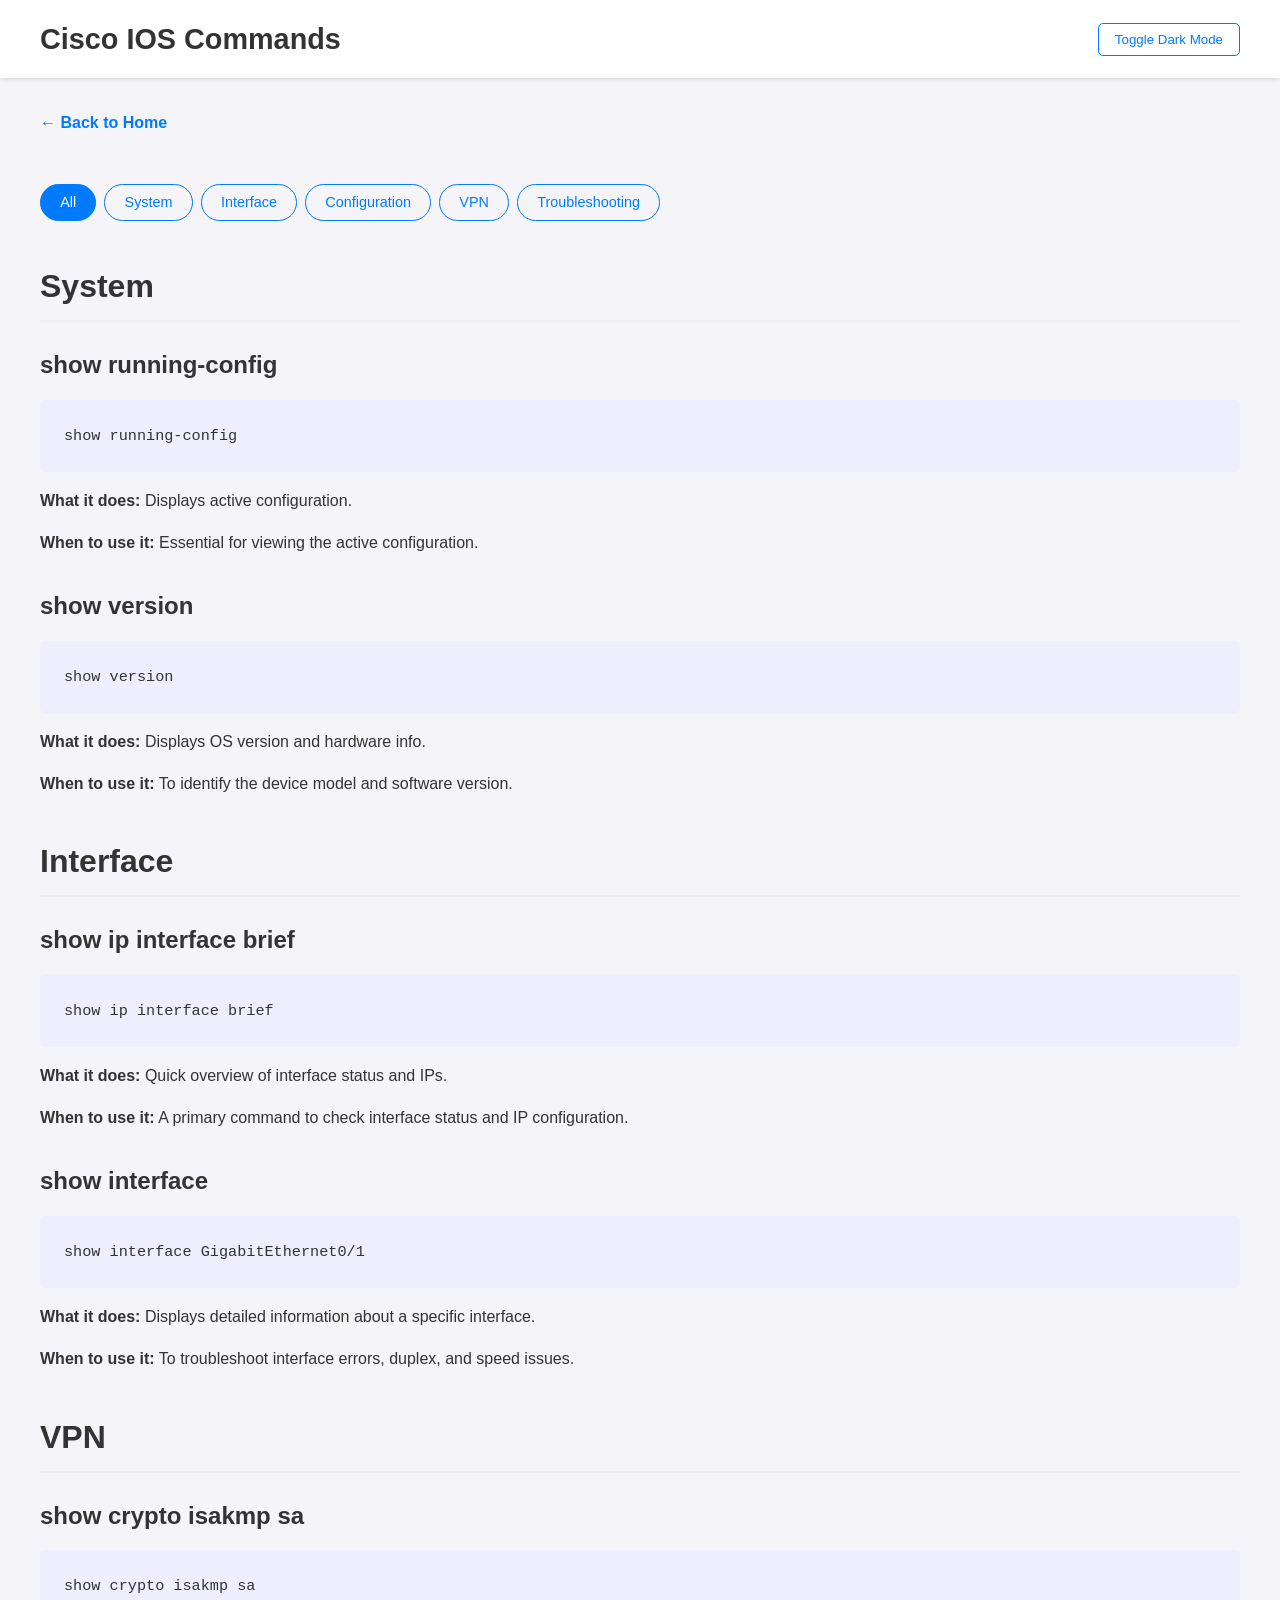
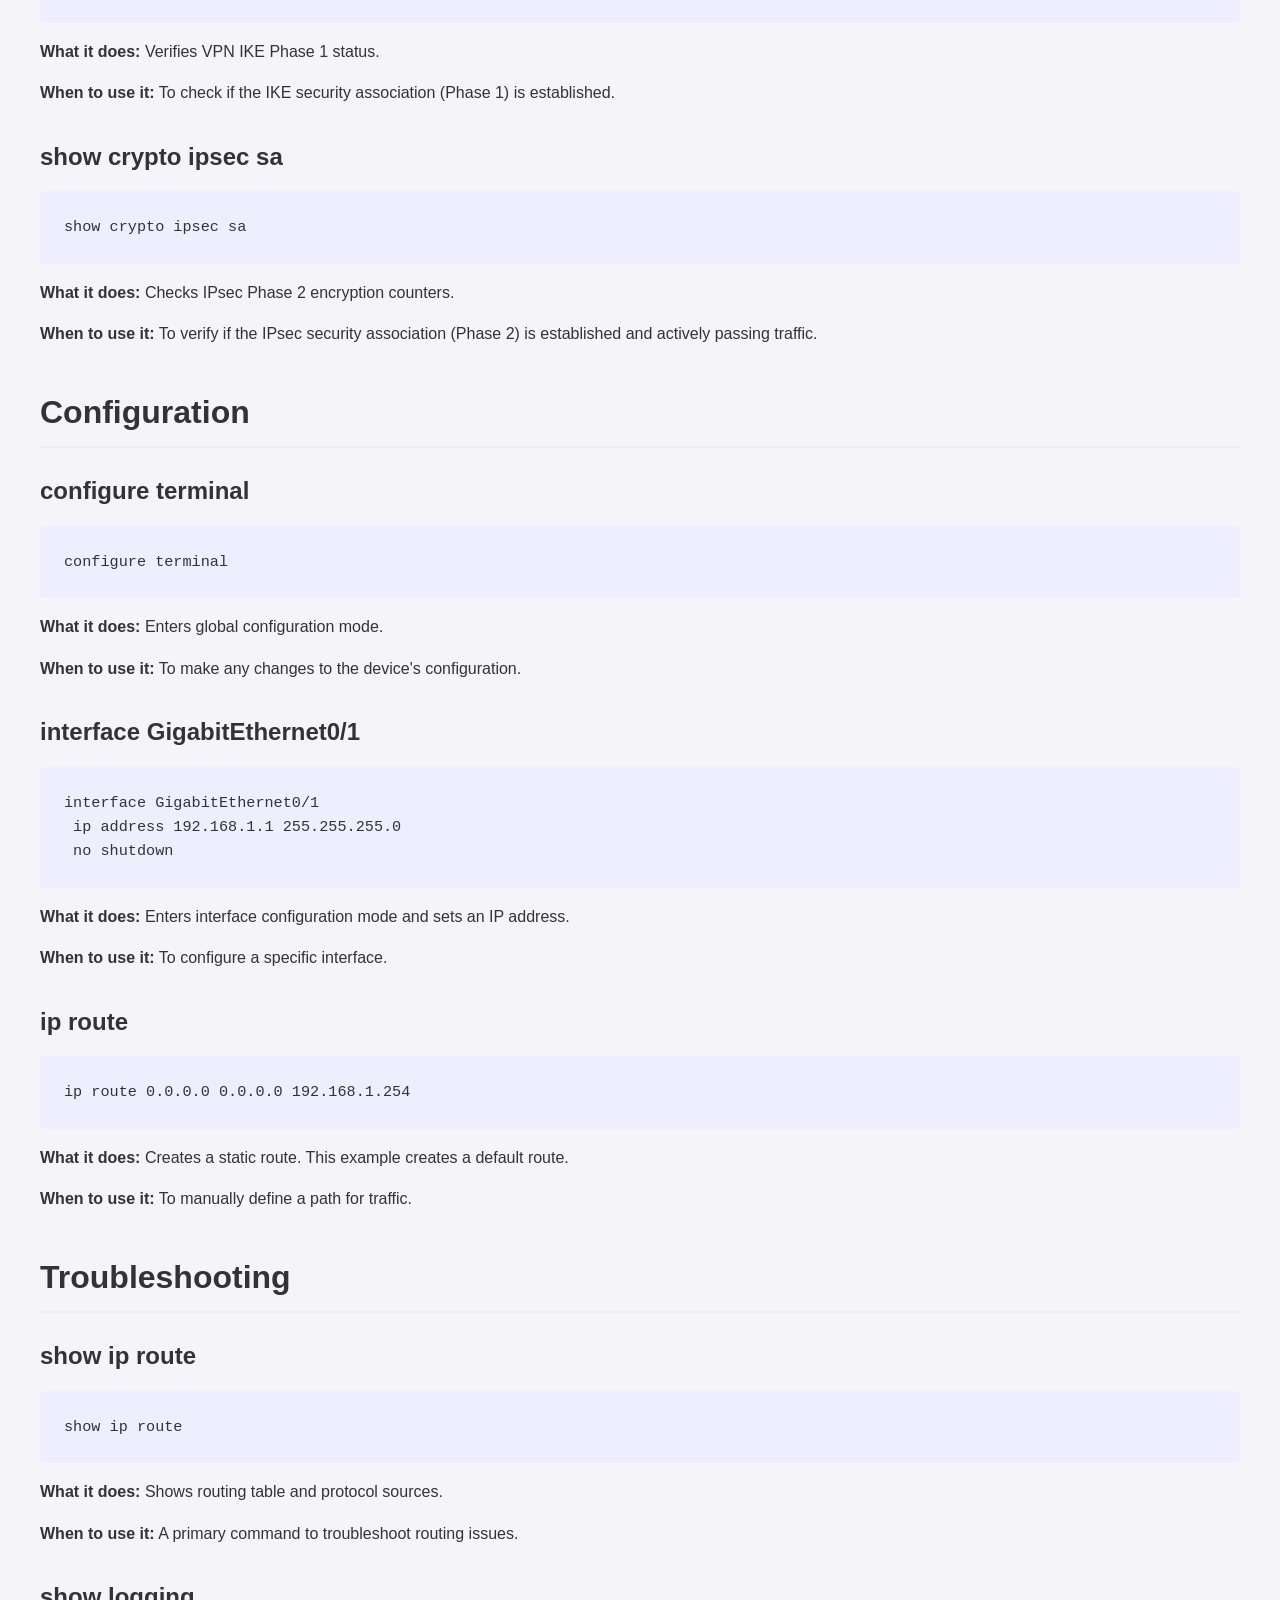
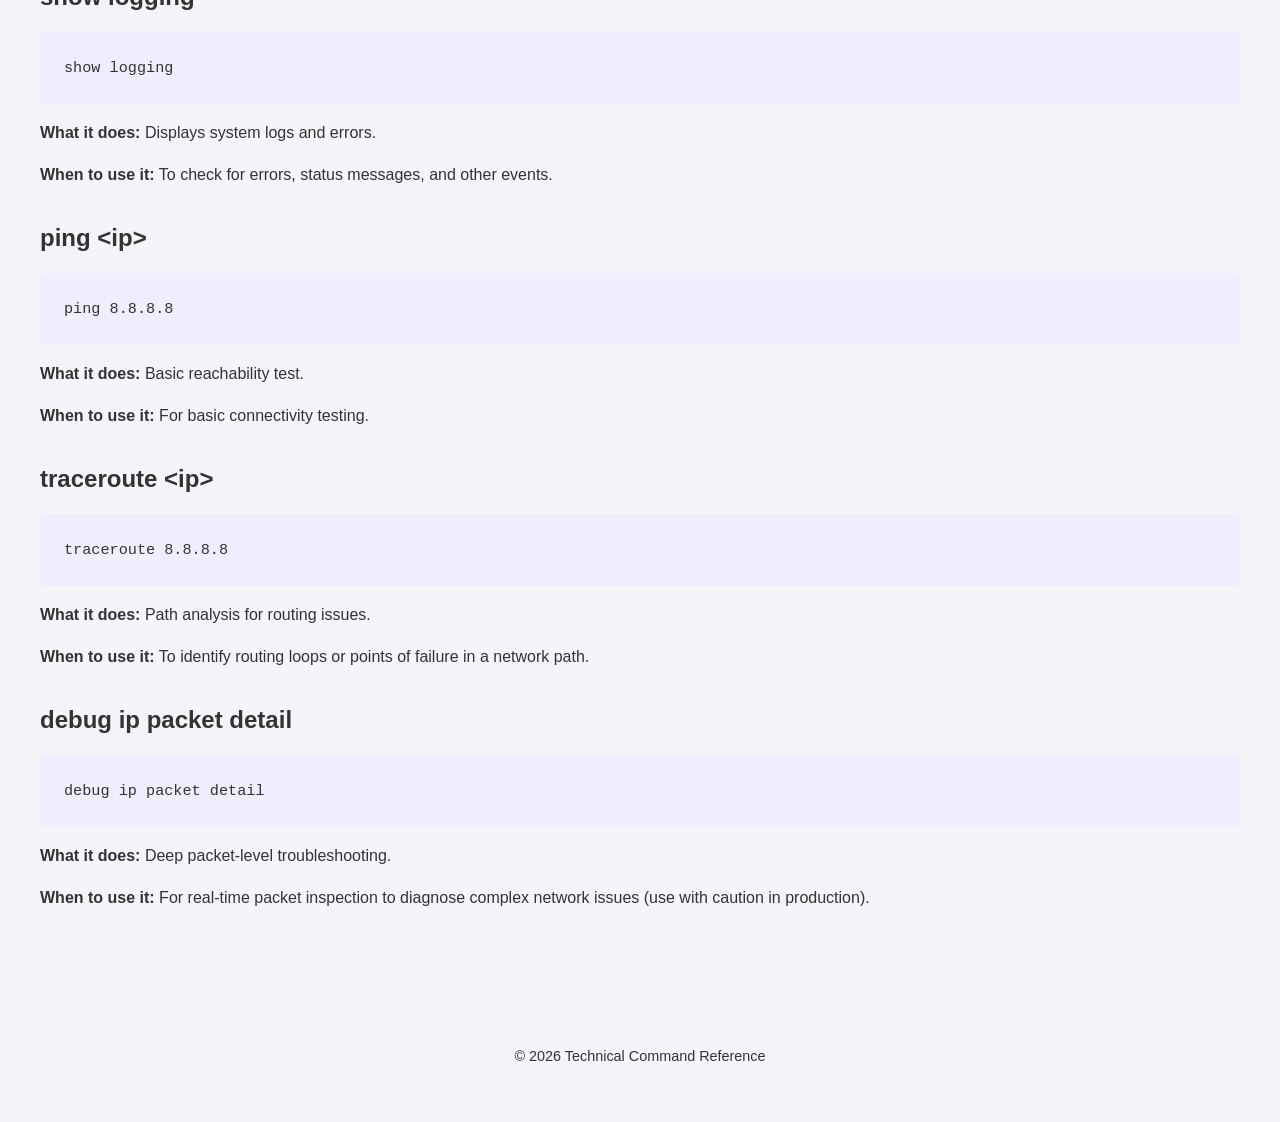
==== pages/cisco.html @ f5066692 "first test" ====
<!DOCTYPE html>
<html lang="en">
<head>
    <meta charset="UTF-8">
    <meta name="viewport" content="width=device-width, initial-scale=1.0">
    <title>Cisco - Technical Command Reference</title>
    <link rel="stylesheet" href="../css/style.css">
</head>
<body>
    <header>
        <div class="container">
            <h1>Cisco IOS Commands</h1>
            <div class="theme-switcher">
                <button id="theme-toggle">Toggle Dark Mode</button>
            </div>
        </div>
    </header>
    <main>
        <div class="container">
            <div class="page-header">
                <a href="../index.html" class="back-link">&larr; Back to Home</a>
            </div>

             <div class="filter-container">
                <button class="filter-btn active" data-category="all">All</button>
                <button class="filter-btn" data-category="system">System</button>
                <button class="filter-btn" data-category="interface">Interface</button>
                <button class="filter-btn" data-category="config">Configuration</button>
                <button class="filter-btn" data-category="vpn">VPN</button>
                <button class="filter-btn" data-category="troubleshooting">Troubleshooting</button>
            </div>

            <section class="command-category" data-category="system">
                <h2>System</h2>
                <div class="command">
                    <h3>show running-config</h3>
                    <div class="command-container">
                        <pre><code>show running-config</code></pre>
                    </div>
                    <p><strong>What it does:</strong> Displays active configuration.</p>
                    <p><strong>When to use it:</strong> Essential for viewing the active configuration.</p>
                </div>
                 <div class="command">
                    <h3>show version</h3>
                    <div class="command-container">
                        <pre><code>show version</code></pre>
                    </div>
                    <p><strong>What it does:</strong> Displays OS version and hardware info.</p>
                    <p><strong>When to use it:</strong> To identify the device model and software version.</p>
                </div>
            </section>

            <section class="command-category" data-category="interface">
                <h2>Interface</h2>
                <div class="command">
                    <h3>show ip interface brief</h3>
                    <div class="command-container">
                        <pre><code>show ip interface brief</code></pre>
                    </div>
                    <p><strong>What it does:</strong> Quick overview of interface status and IPs.</p>
                    <p><strong>When to use it:</strong> A primary command to check interface status and IP configuration.</p>
                </div>
                <div class="command">
                    <h3>show interface</h3>
                    <div class="command-container">
                        <pre><code>show interface GigabitEthernet0/1</code></pre>
                    </div>
                    <p><strong>What it does:</strong> Displays detailed information about a specific interface.</p>
                    <p><strong>When to use it:</strong> To troubleshoot interface errors, duplex, and speed issues.</p>
                </div>
            </section>

            <section class="command-category" data-category="vpn">
                <h2>VPN</h2>
                <div class="command">
                    <h3>show crypto isakmp sa</h3>
                    <div class="command-container">
                        <pre><code>show crypto isakmp sa</code></pre>
                    </div>
                    <p><strong>What it does:</strong> Verifies VPN IKE Phase 1 status.</p>
                    <p><strong>When to use it:</strong> To check if the IKE security association (Phase 1) is established.</p>
                </div>
                 <div class="command">
                    <h3>show crypto ipsec sa</h3>
                    <div class="command-container">
                        <pre><code>show crypto ipsec sa</code></pre>
                    </div>
                    <p><strong>What it does:</strong> Checks IPsec Phase 2 encryption counters.</p>
                    <p><strong>When to use it:</strong> To verify if the IPsec security association (Phase 2) is established and actively passing traffic.</p>
                </div>
            </section>

            <section class="command-category" data-category="config">
                <h2>Configuration</h2>
                <div class="command">
                    <h3>configure terminal</h3>
                    <div class="command-container">
                        <pre><code>configure terminal</code></pre>
                    </div>
                    <p><strong>What it does:</strong> Enters global configuration mode.</p>
                    <p><strong>When to use it:</strong> To make any changes to the device's configuration.</p>
                </div>
                <div class="command">
                    <h3>interface GigabitEthernet0/1</h3>
                    <div class="command-container">
                        <pre><code>interface GigabitEthernet0/1
 ip address 192.168.1.1 255.255.255.0
 no shutdown</code></pre>
                    </div>
                    <p><strong>What it does:</strong> Enters interface configuration mode and sets an IP address.</p>
                    <p><strong>When to use it:</strong> To configure a specific interface.</p>
                </div>
                 <div class="command">
                    <h3>ip route</h3>
                    <div class="command-container">
                        <pre><code>ip route 0.0.0.0 0.0.0.0 192.168.1.254</code></pre>
                    </div>
                    <p><strong>What it does:</strong> Creates a static route. This example creates a default route.</p>
                    <p><strong>When to use it:</strong> To manually define a path for traffic.</p>
                </div>
            </section>

             <section class="command-category" data-category="troubleshooting">
                <h2>Troubleshooting</h2>
                <div class="command">
                    <h3>show ip route</h3>
                    <div class="command-container">
                        <pre><code>show ip route</code></pre>
                    </div>
                    <p><strong>What it does:</strong> Shows routing table and protocol sources.</p>
                    <p><strong>When to use it:</strong> A primary command to troubleshoot routing issues.</p>
                </div>
                 <div class="command">
                    <h3>show logging</h3>
                    <div class="command-container">
                        <pre><code>show logging</code></pre>
                    </div>
                    <p><strong>What it does:</strong> Displays system logs and errors.</p>
                    <p><strong>When to use it:</strong> To check for errors, status messages, and other events.</p>
                </div>
                <div class="command">
                    <h3>ping &lt;ip&gt;</h3>
                    <div class="command-container">
                        <pre><code>ping 8.8.8.8</code></pre>
                    </div>
                    <p><strong>What it does:</strong> Basic reachability test.</p>
                    <p><strong>When to use it:</strong> For basic connectivity testing.</p>
                </div>
                 <div class="command">
                    <h3>traceroute &lt;ip&gt;</h3>
                    <div class="command-container">
                        <pre><code>traceroute 8.8.8.8</code></pre>
                    </div>
                    <p><strong>What it does:</strong> Path analysis for routing issues.</p>
                    <p><strong>When to use it:</strong> To identify routing loops or points of failure in a network path.</p>
                </div>
                 <div class="command">
                    <h3>debug ip packet detail</h3>
                    <div class="command-container">
                        <pre><code>debug ip packet detail</code></pre>
                    </div>
                    <p><strong>What it does:</strong> Deep packet-level troubleshooting.</p>
                    <p><strong>When to use it:</strong> For real-time packet inspection to diagnose complex network issues (use with caution in production).</p>
                </div>
            </section>

        </div>
    </main>
    <footer>
        <div class="container">
            <p>&copy; 2026 Technical Command Reference</p>
        </div>
    </footer>
    <script src="../js/main.js"></script>
</body>
</html>
---- css/style.css ----
:root {
    --background-color-light: #f4f4f9;
    --text-color-light: #333;
    --card-bg-light: #fff;
    --header-bg-light: #fff;
    --accent-color: #007bff;

    --background-color-dark: #121212;
    --text-color-dark: #f4f4f9;
    --card-bg-dark: #1e1e1e;
    --header-bg-dark: #1e1e1e;
}

body {
    font-family: -apple-system, BlinkMacSystemFont, "Segoe UI", Roboto, "Helvetica Neue", Arial, sans-serif;
    margin: 0;
    line-height: 1.6;
    transition: background-color 0.3s, color 0.3s;
}

body.dark-mode {
    background-color: var(--background-color-dark);
    color: var(--text-color-dark);
}

body:not(.dark-mode) {
    background-color: var(--background-color-light);
    color: var(--text-color-light);
}

.container {
    max-width: 1200px;
    margin: 0 auto;
    padding: 0 20px;
}

header {
    padding: 1rem 0;
    box-shadow: 0 2px 4px rgba(0,0,0,0.1);
    position: sticky;
    top: 0;
    z-index: 1000;
}

body.dark-mode header {
    background-color: var(--header-bg-dark);
    box-shadow: 0 2px 4px rgba(0,0,0,0.5);
}

body:not(.dark-mode) header {
    background-color: var(--header-bg-light);
}

header .container {
    display: flex;
    justify-content: space-between;
    align-items: center;
}

h1 {
    font-size: 1.8rem;
    margin: 0;
}

.theme-switcher button {
    padding: 0.5rem 1rem;
    border: 1px solid var(--accent-color);
    background-color: transparent;
    color: var(--accent-color);
    border-radius: 5px;
    cursor: pointer;
    transition: background-color 0.3s, color 0.3s;
}

.theme-switcher button:hover {
    background-color: var(--accent-color);
    color: #fff;
}

main {
    padding: 2rem 0;
}

.grid {
    display: grid;
    grid-template-columns: repeat(auto-fit, minmax(250px, 1fr));
    gap: 1.5rem;
}

.card {
    border-radius: 8px;
    padding: 2rem;
    text-align: center;
    text-decoration: none;
    transition: transform 0.3s ease, box-shadow 0.3s ease;
    box-shadow: 0 4px 6px rgba(0,0,0,0.1);
}

body.dark-mode .card {
    background-color: var(--card-bg-dark);
    color: var(--text-color-dark);
    box-shadow: 0 4px 6px rgba(0,0,0,0.4);
}

body:not(.dark-mode) .card {
    background-color: var(--card-bg-light);
    color: var(--text-color-light);
}

.card h3 {
    margin: 0;
    font-size: 1.4rem;
}

.card:hover {
    transform: translateY(-5px);
    box-shadow: 0 8px 12px rgba(0,0,0,0.15);
}

body:not(.dark-mode) .card:hover {
    box-shadow: 0 8px 12px rgba(0,0,0,0.6);
}

.search-container {
    margin-bottom: 2rem;
}

#search-input {
    width: 100%;
    padding: 0.8rem;
    font-size: 1rem;
    border-radius: 5px;
    border: 1px solid #ccc;
}

body.dark-mode #search-input {
    background-color: #333;
    color: var(--text-color-dark);
    border-color: #555;
}

footer {
    text-align: center;
    padding: 1.5rem 0;
    margin-top: 2rem;
    font-size: 0.9rem;
}

/* Detail Page Styles */
.page-header {
    margin-bottom: 2rem;
}

.back-link {
    display: inline-block;
    margin-bottom: 1rem;
    text-decoration: none;
    font-weight: bold;
}

body.dark-mode .back-link {
    color: var(--accent-color);
}

body:not(.dark-mode) .back-link {
    color: var(--accent-color);
}

.filter-container {
    margin-bottom: 2rem;
    display: flex;
    flex-wrap: wrap;
    gap: 0.5rem;
}

.filter-btn {
    padding: 0.6rem 1.2rem;
    border: 1px solid var(--accent-color);
    background-color: transparent;
    color: var(--accent-color);
    border-radius: 20px;
    cursor: pointer;
    transition: background-color 0.3s, color 0.3s;
    font-size: 0.9rem;
}

.filter-btn:hover {
    background-color: var(--accent-color);
    color: #fff;
}

.filter-btn.active {
    background-color: var(--accent-color);
    color: #fff;
}


.command-category h2 {
    font-size: 2rem;
    border-bottom: 2px solid;
    padding-bottom: 0.5rem;
    margin-top: 2.5rem;
    margin-bottom: 1.5rem;
}

body.dark-mode .command-category h2 {
    border-color: #444;
}

body:not(.dark-mode) .command-category h2 {
    border-color: #eee;
}

.command {
    margin-bottom: 2rem;
}

.command h3 {
    font-size: 1.5rem;
    margin-bottom: 0.5rem;
}

.command-container {
    position: relative;
}

pre {
    padding: 1.5rem;
    border-radius: 5px;
    overflow-x: auto;
    font-size: 0.95rem;
}

body.dark-mode pre {
    background-color: #2a2a2a;
    color: #f8f8f2;
}

body:not(.dark-mode) pre {
    background-color: #eef;
    color: #333;
}

code {
    font-family: "SFMono-Regular", Consolas, "Liberation Mono", Menlo, Courier, monospace;
}

.copy-btn {
    position: absolute;
    top: 10px;
    right: 10px;
    padding: 0.3rem 0.6rem;
    background: #555;
    color: white;
    border: none;
    border-radius: 5px;
    cursor: pointer;
    opacity: 0;
    transition: opacity 0.3s;
}

.command-container:hover .copy-btn {
    opacity: 1;
}

.command p {
    margin-top: 1rem;
}

/* Responsive */
@media (max-width: 768px) {
    h1 {
        font-size: 1.5rem;
    }
    .grid {
        grid-template-columns: 1fr;
    }
}
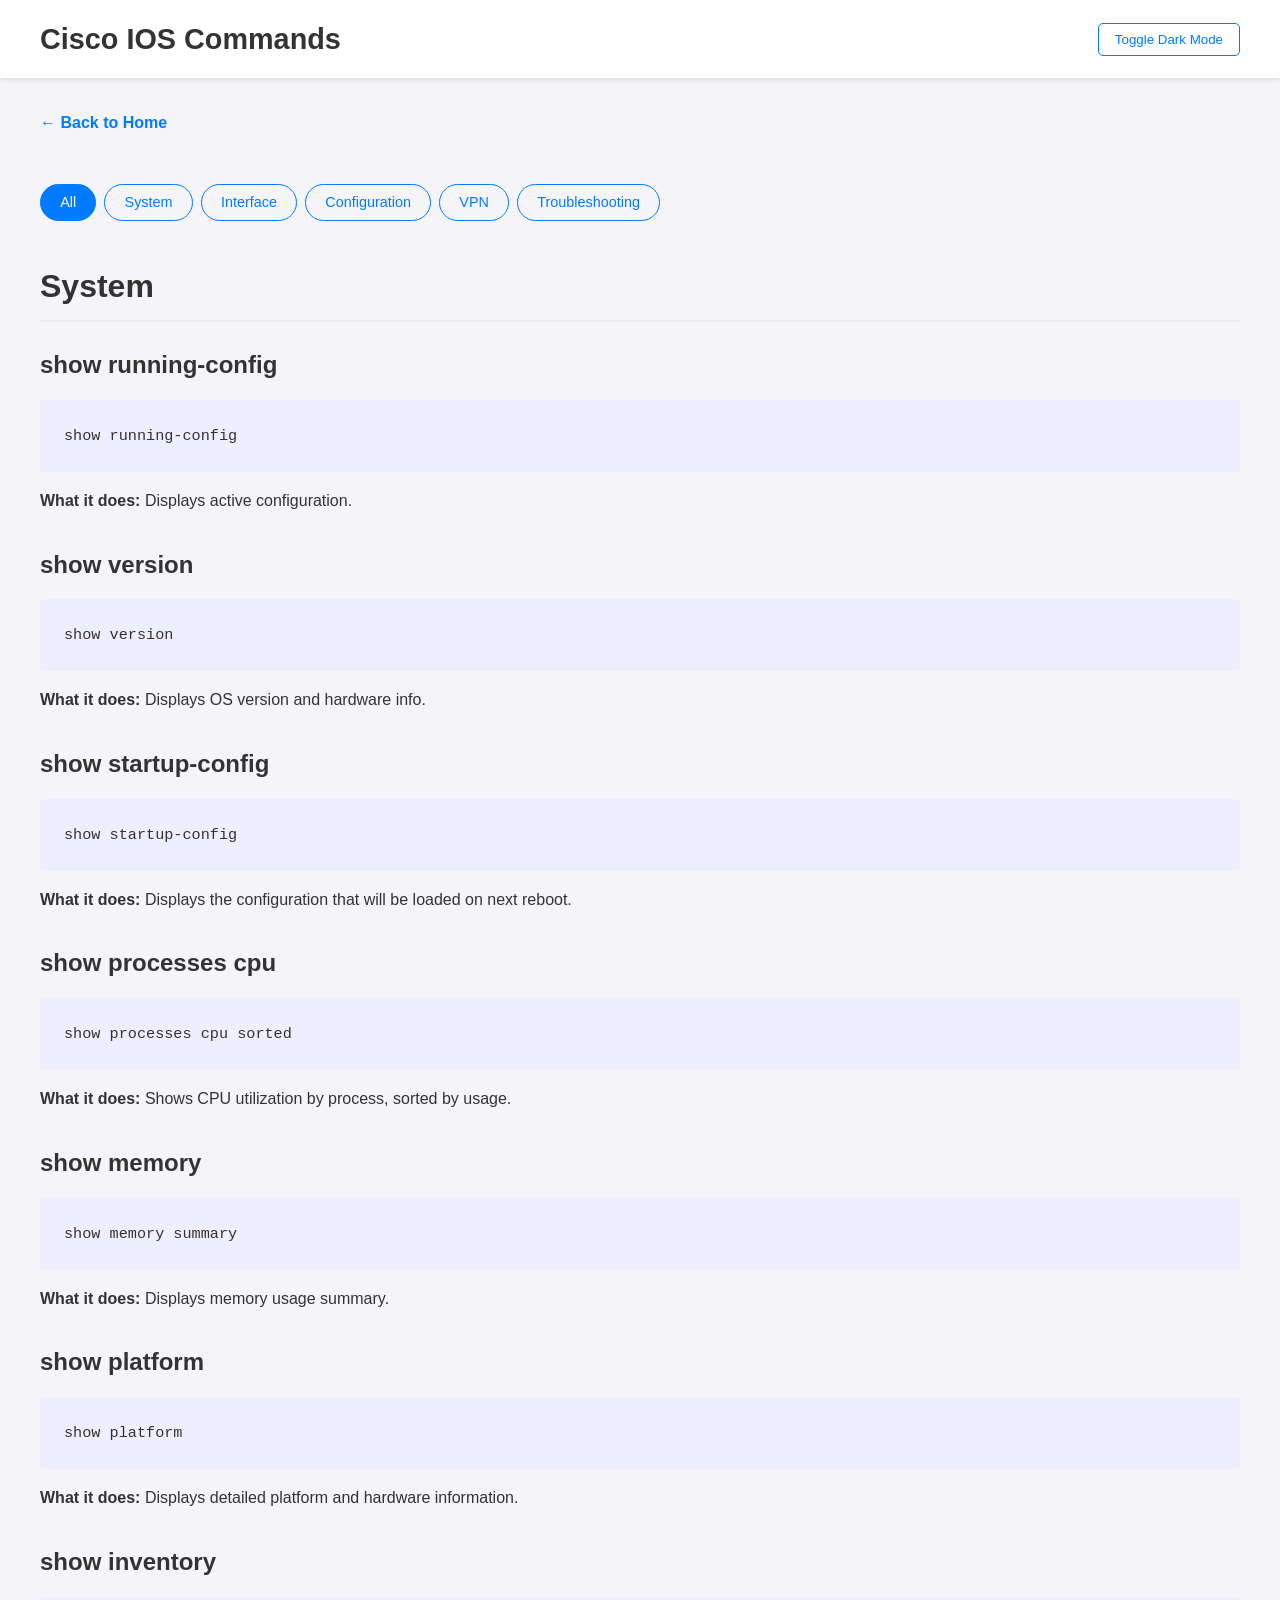
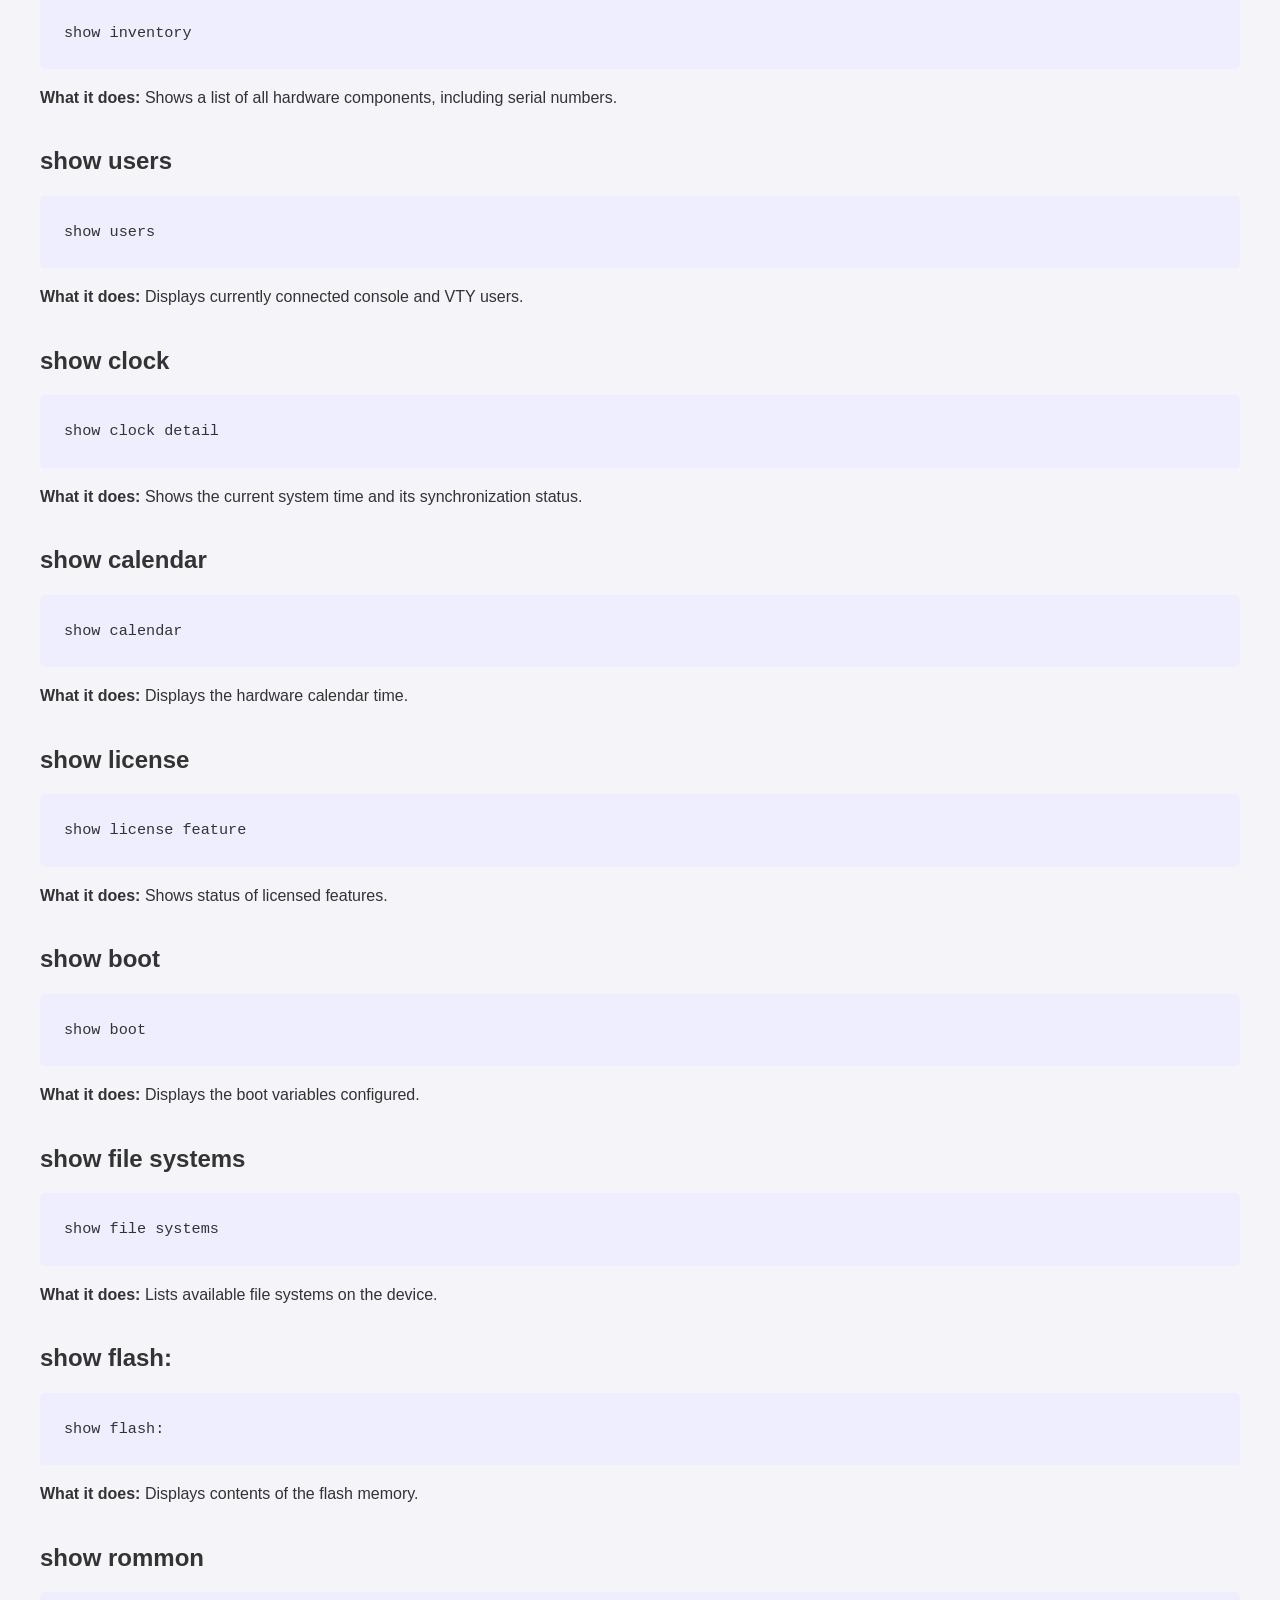
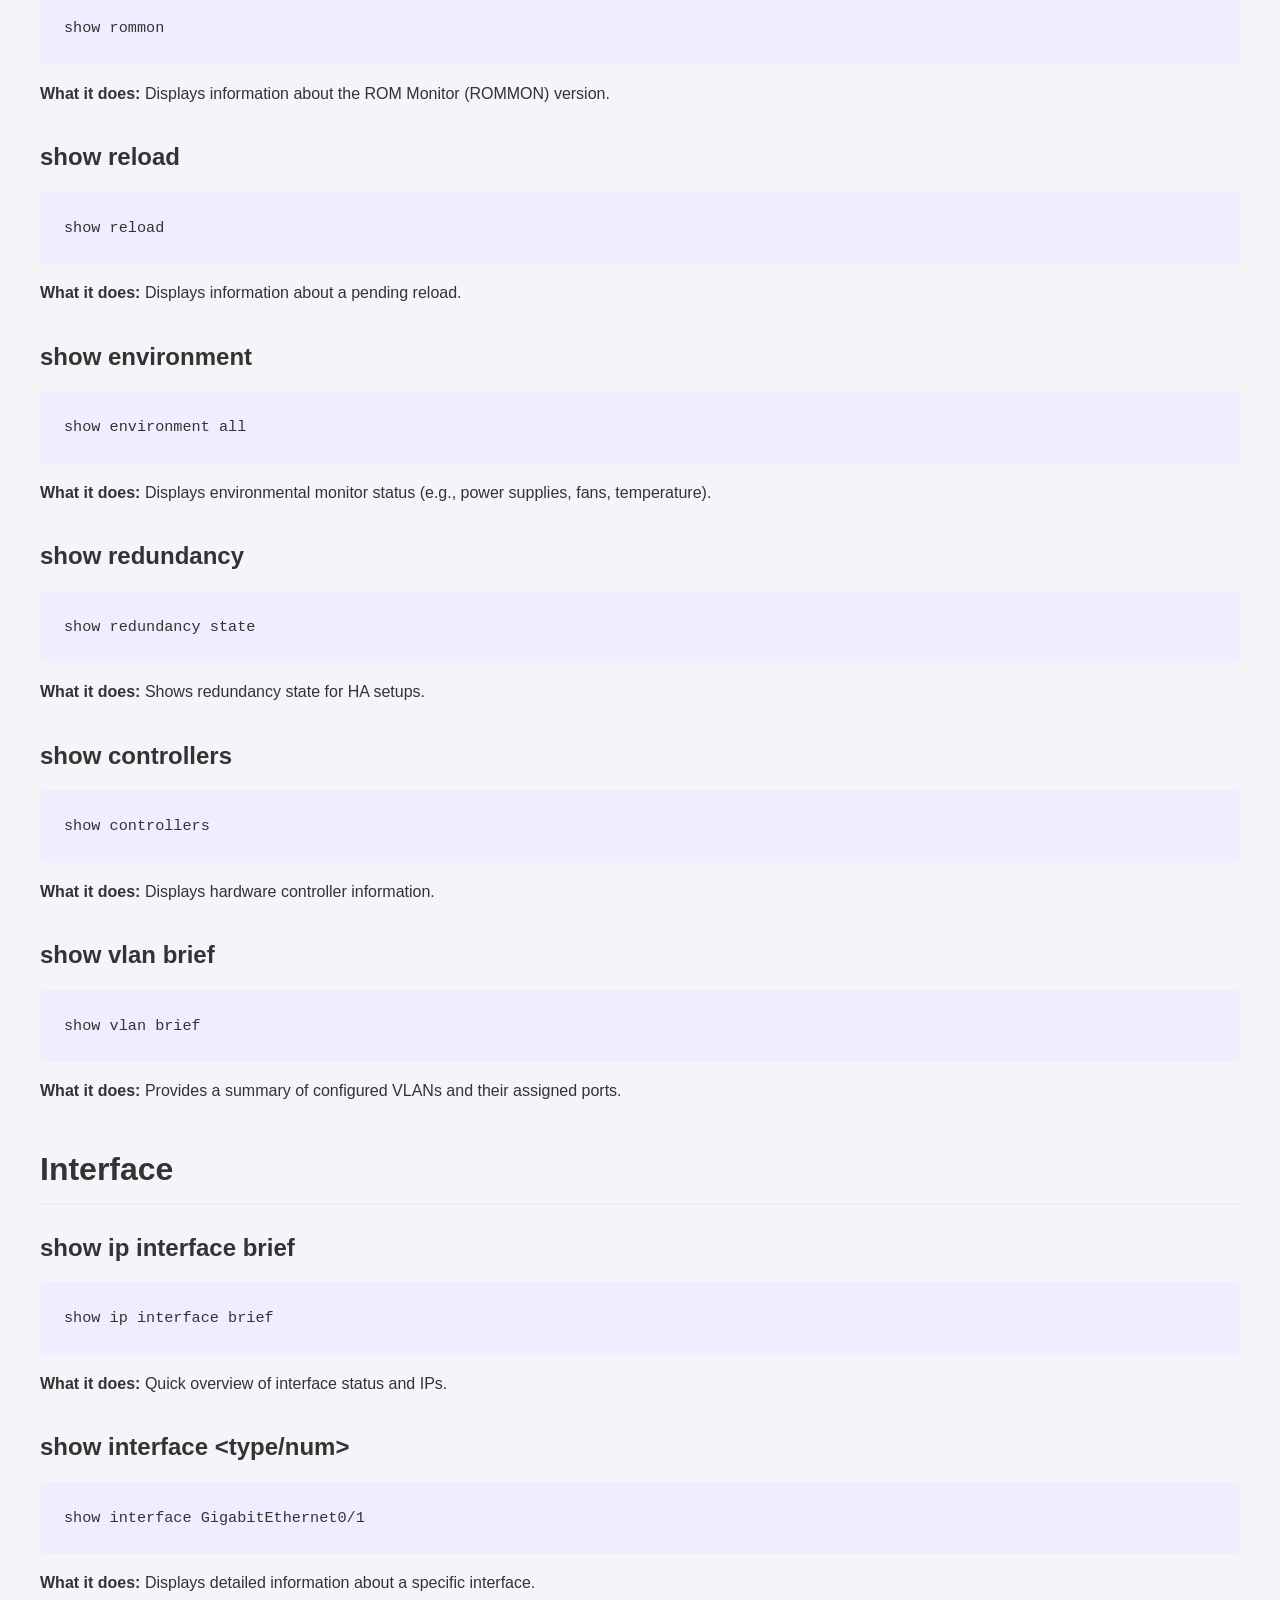
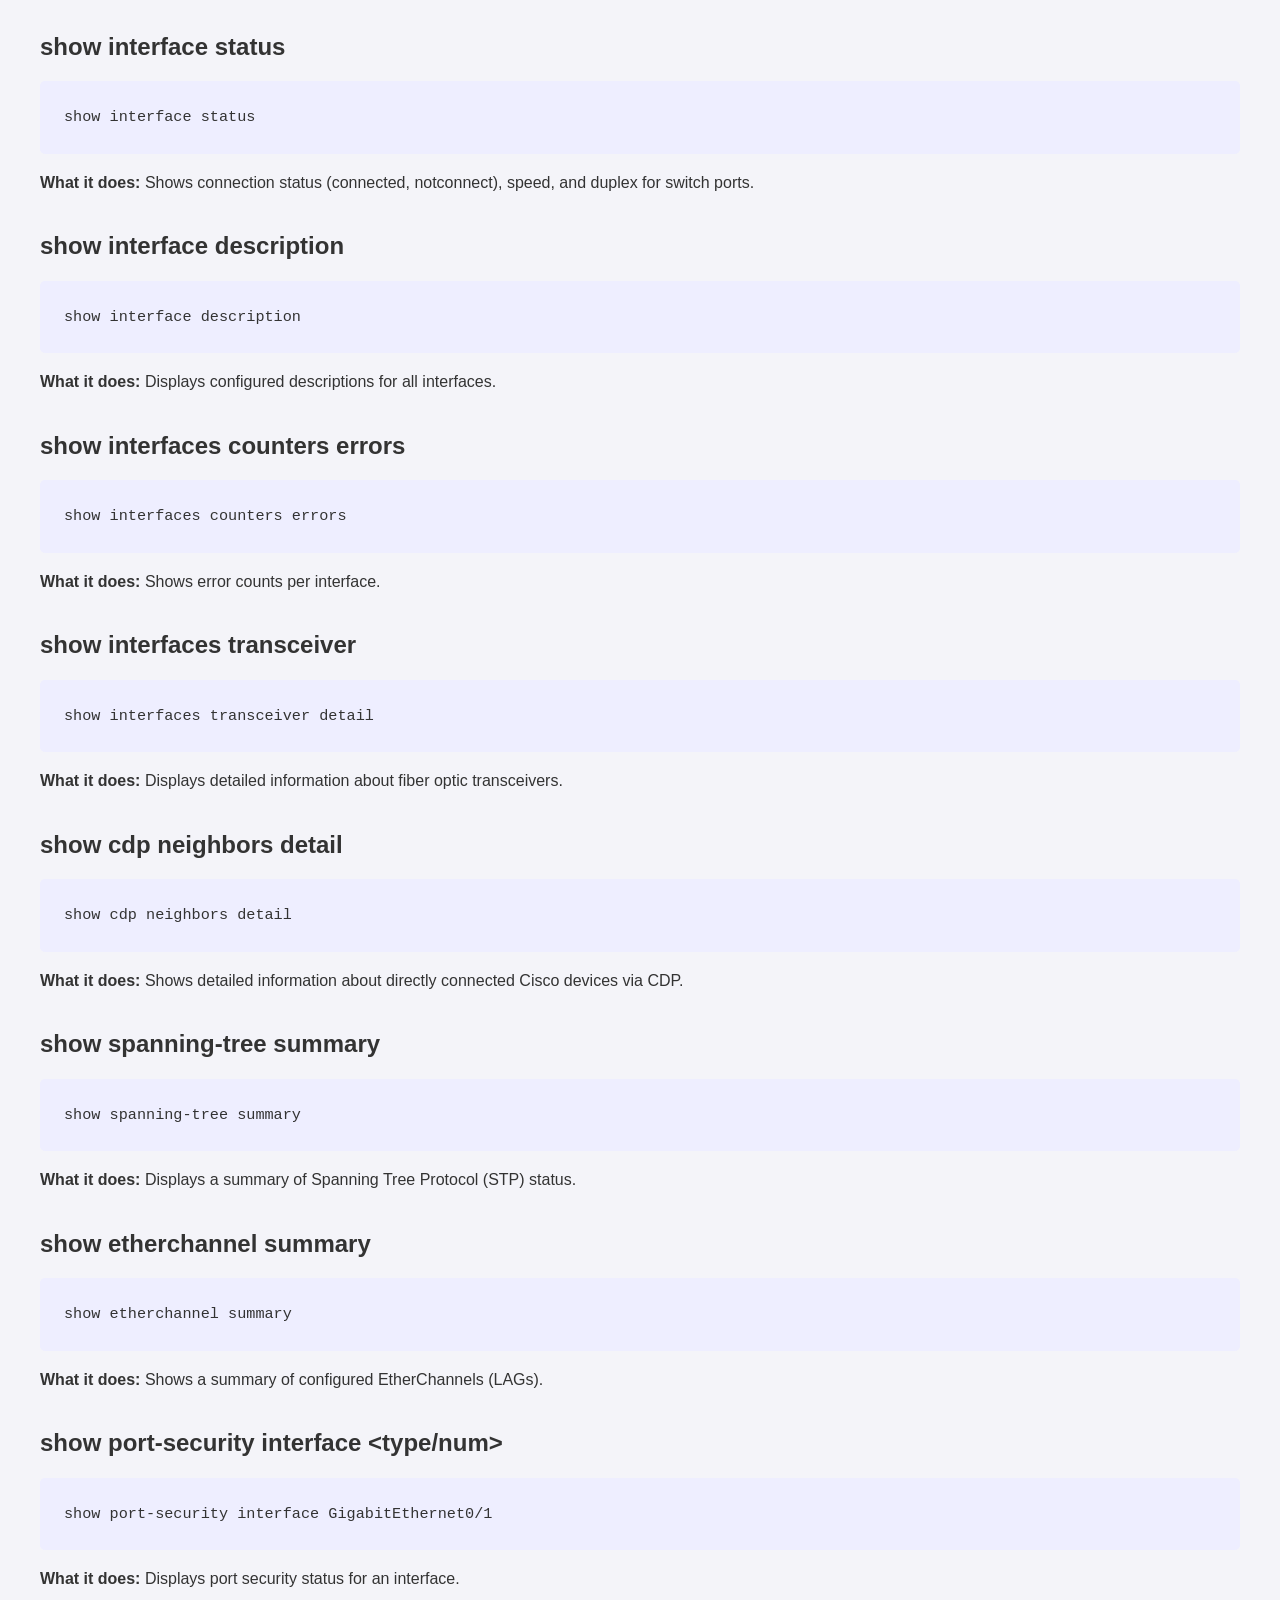
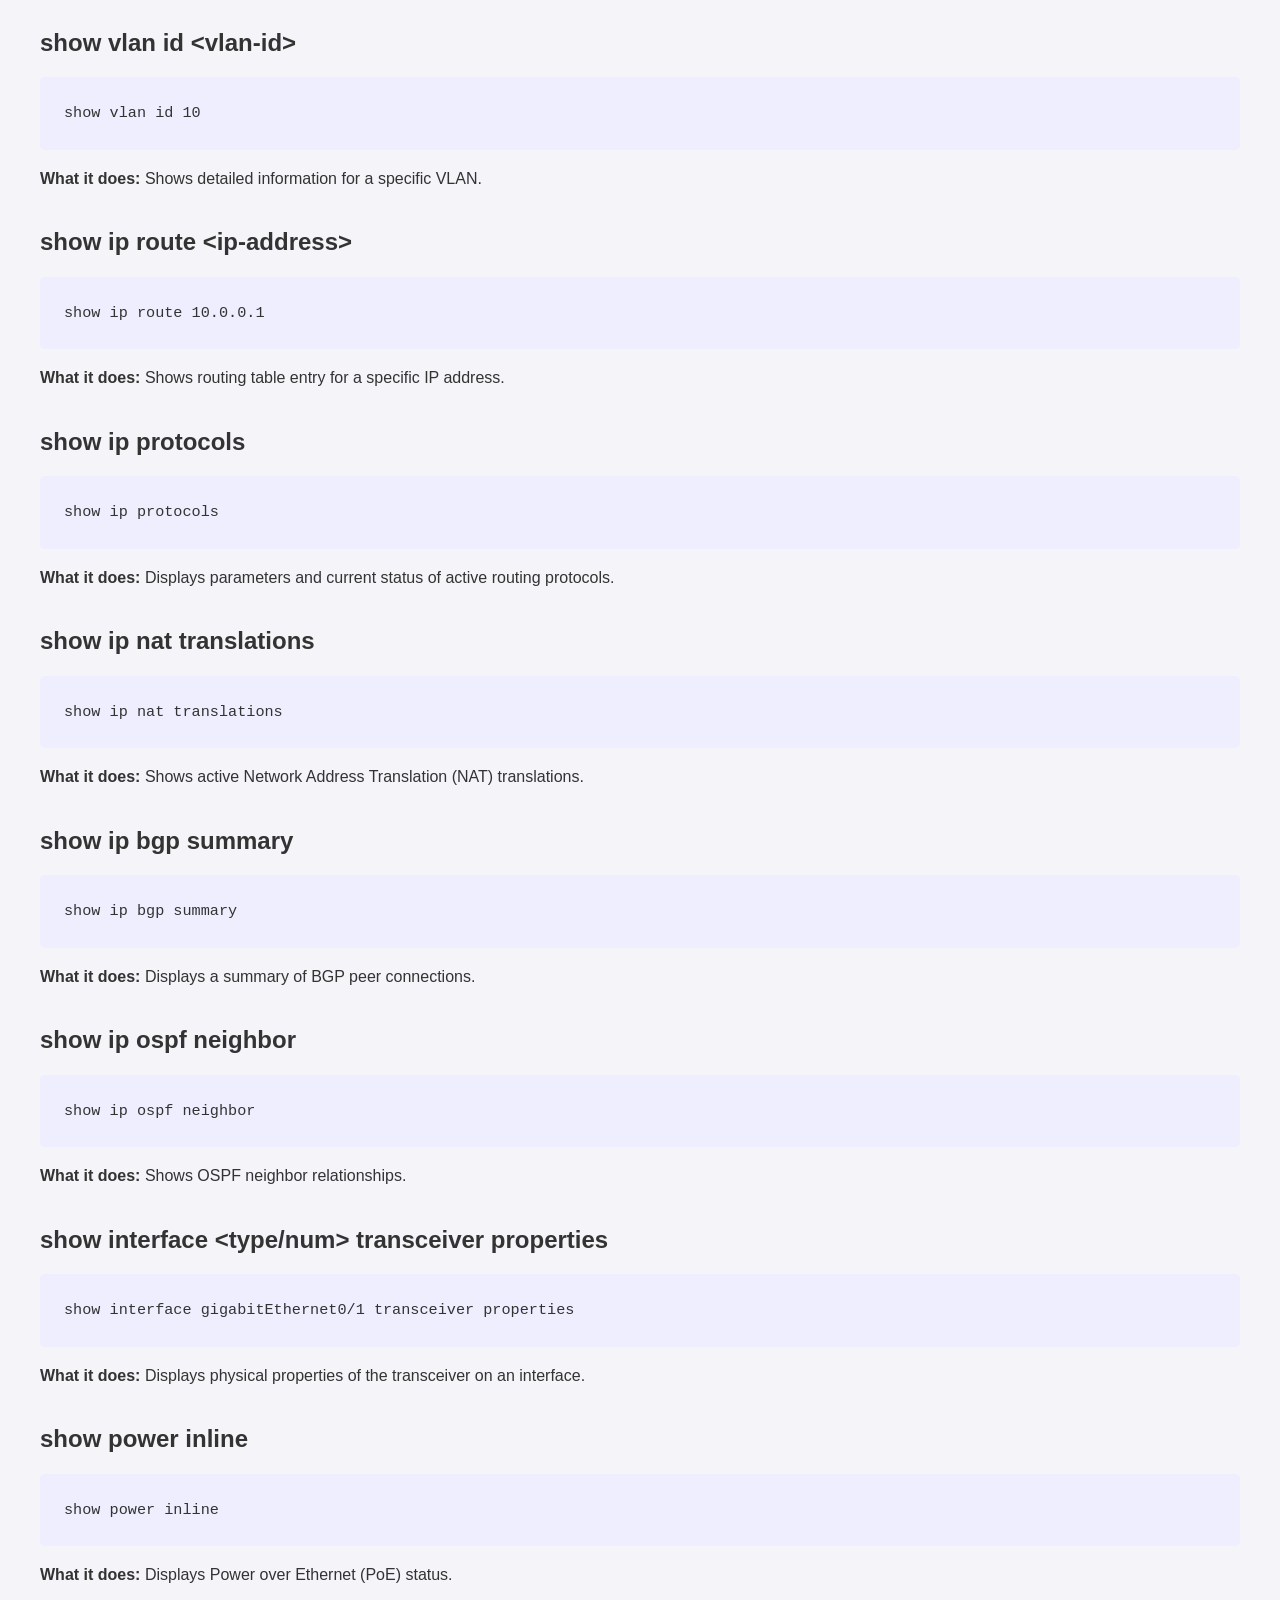
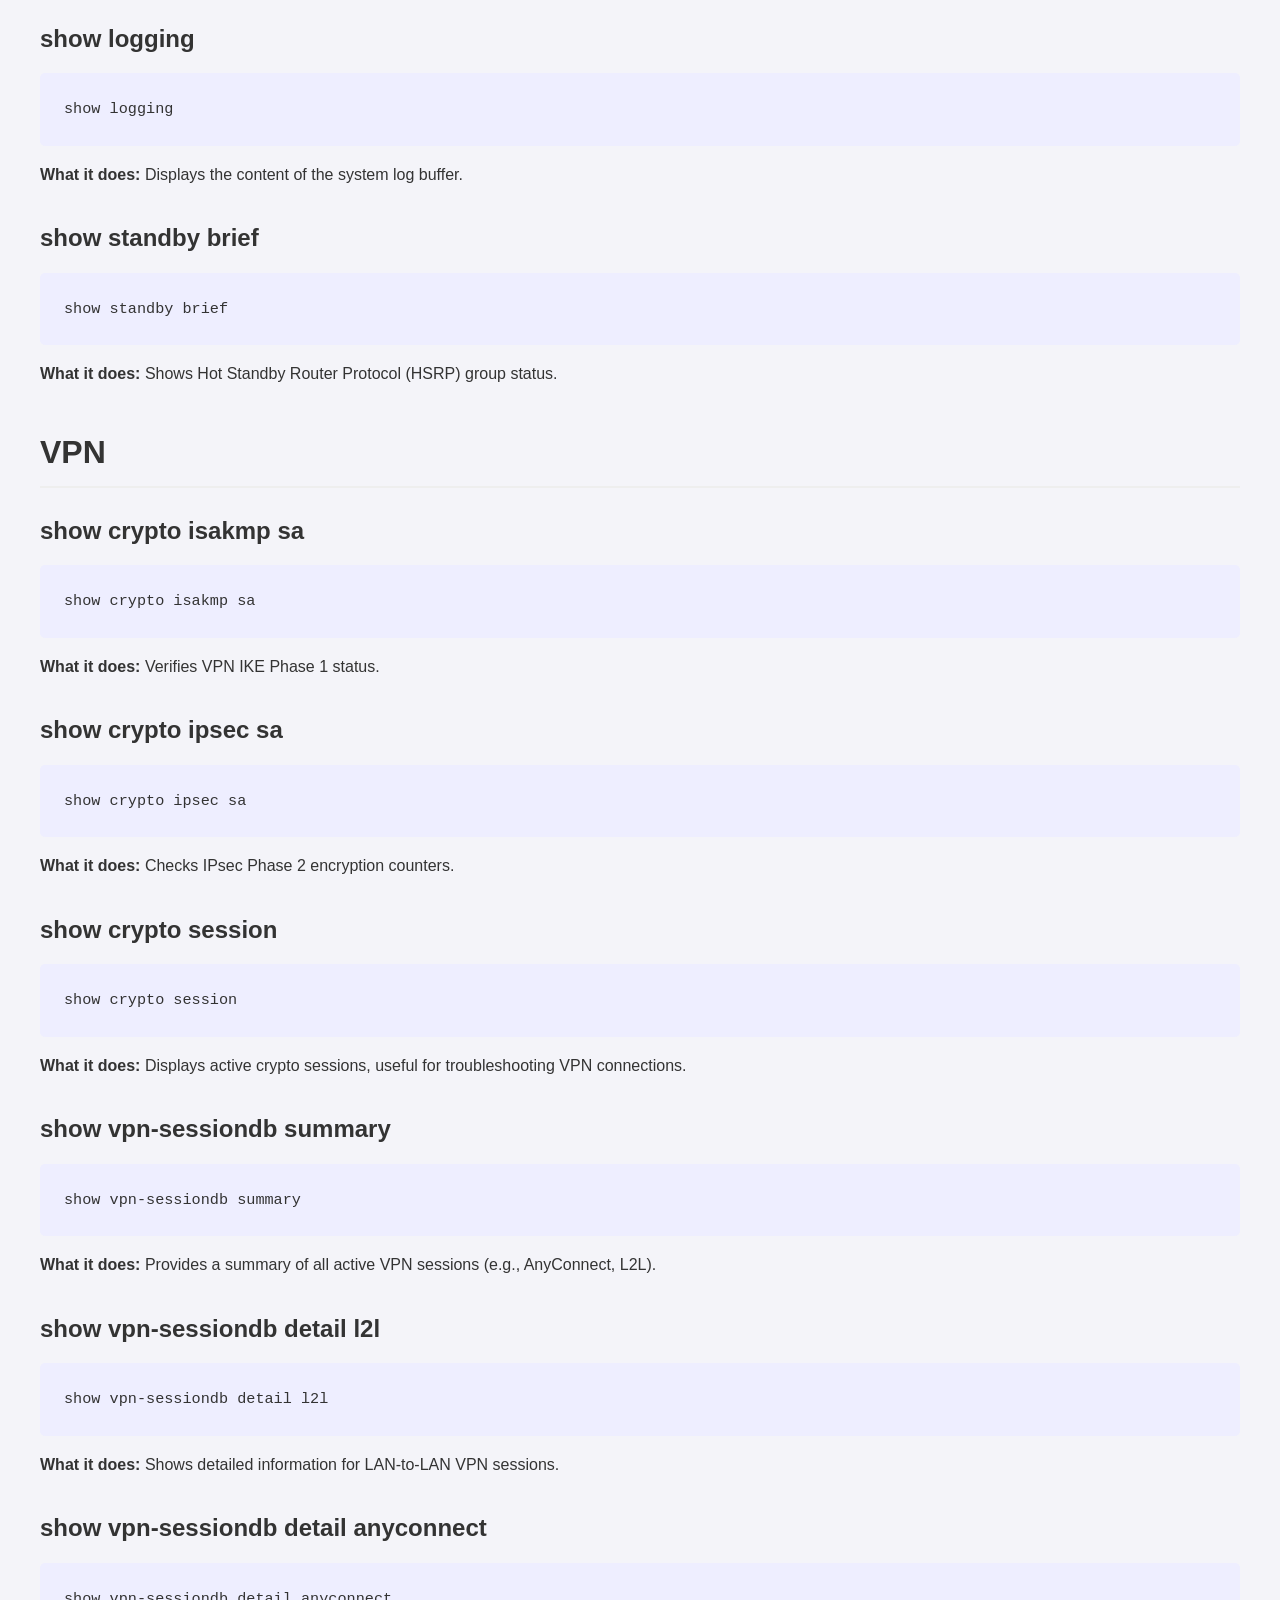
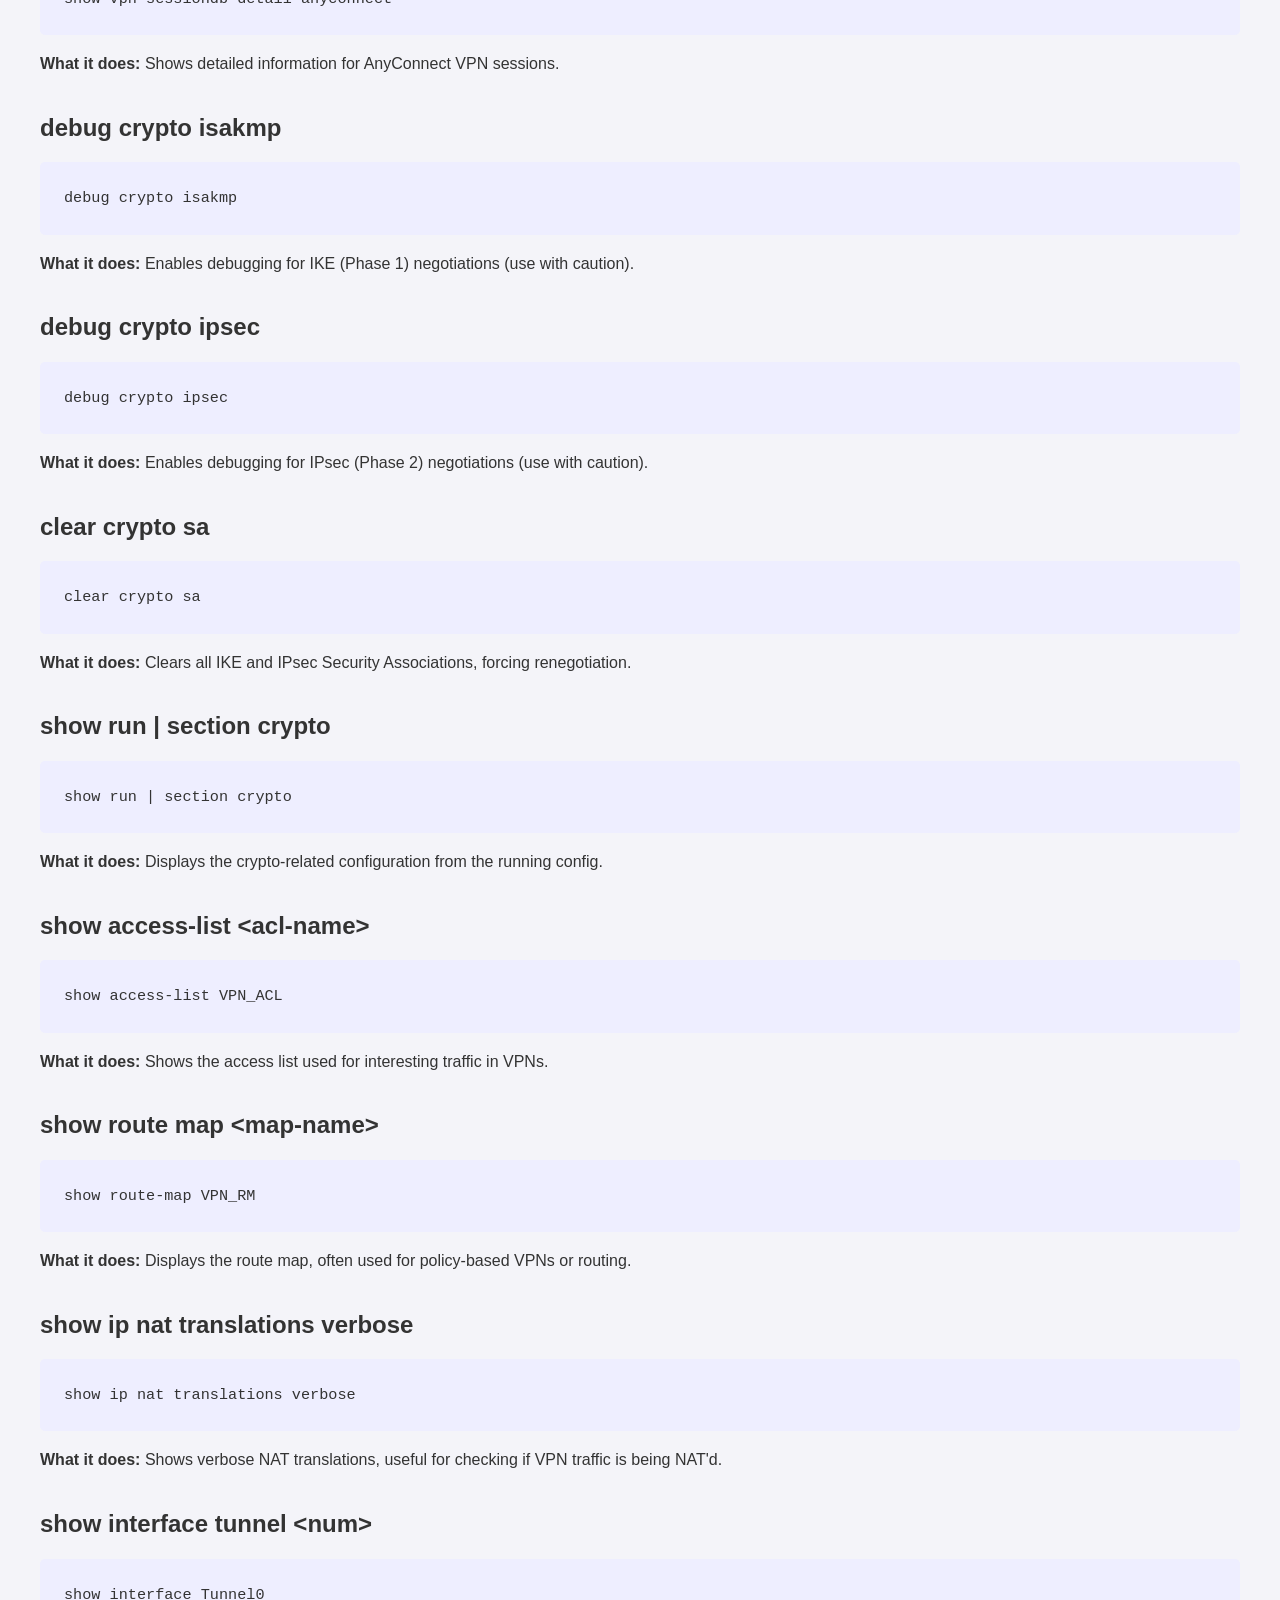
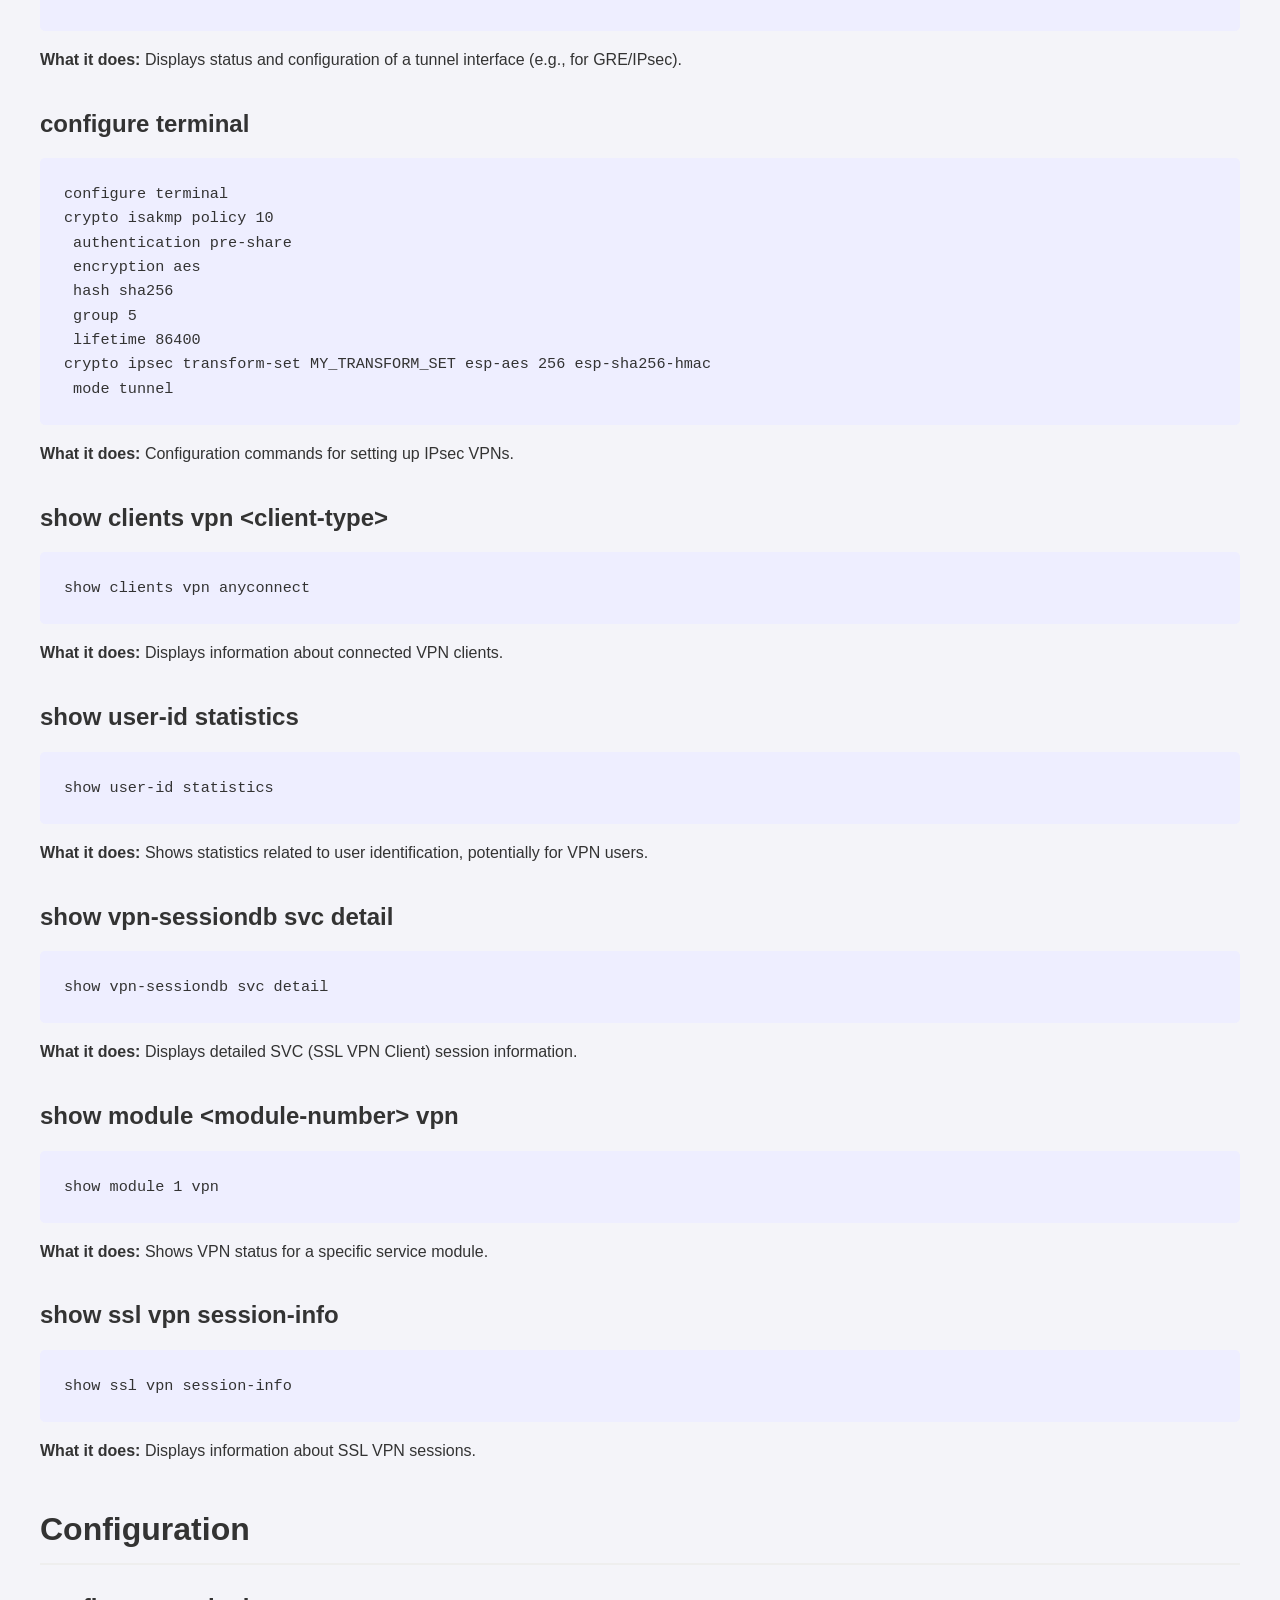
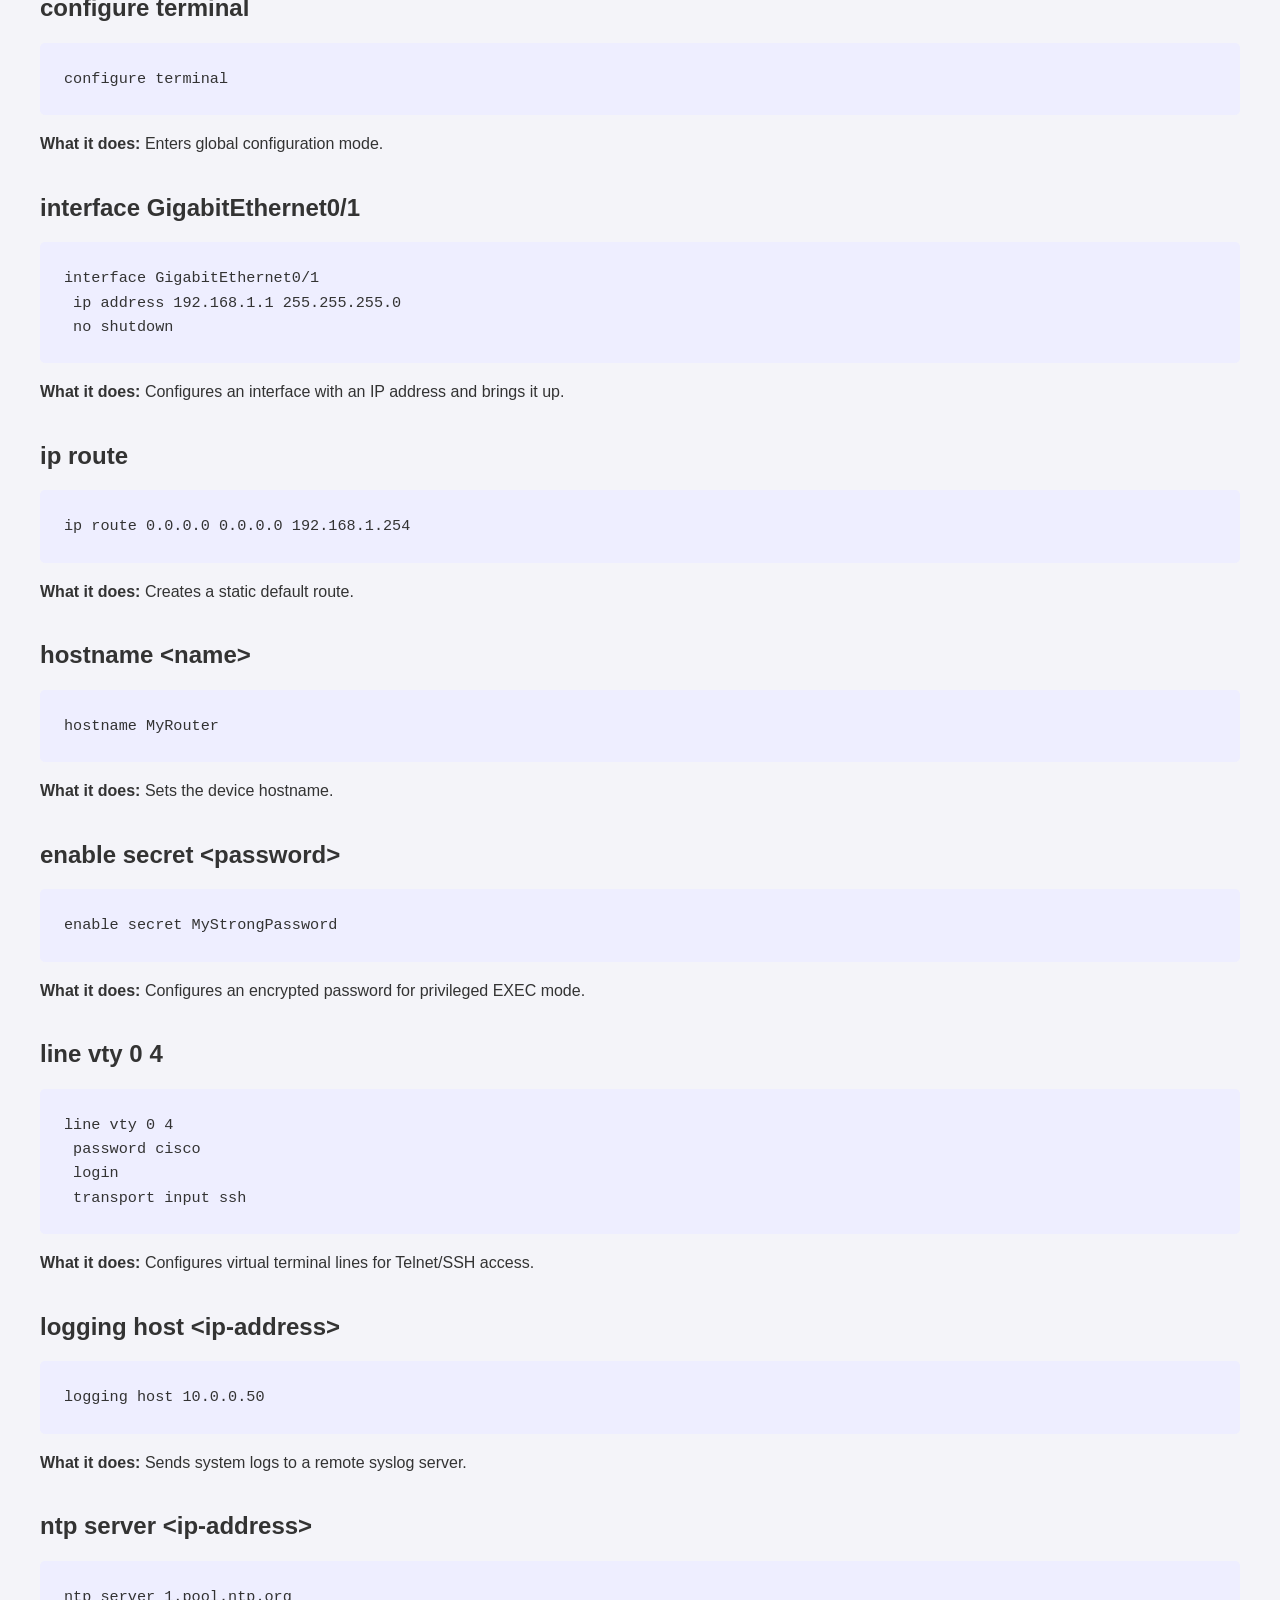
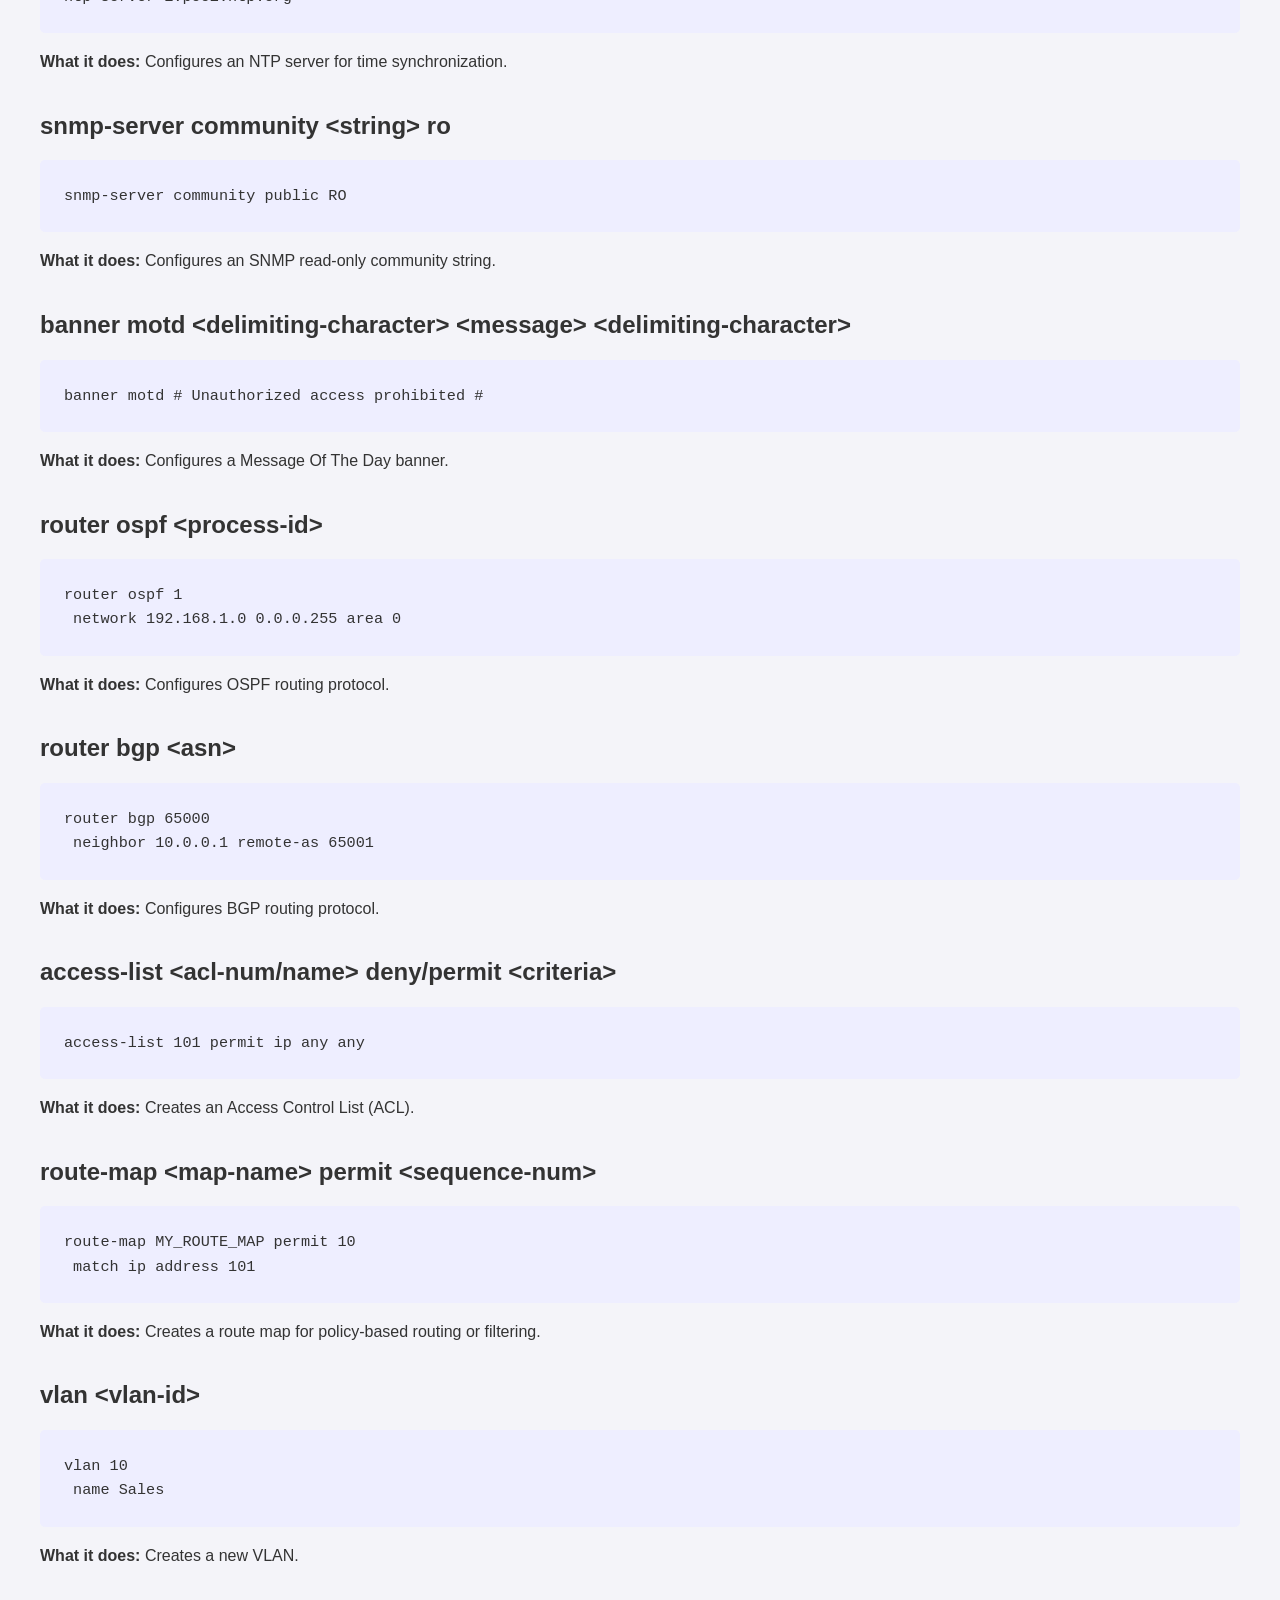
==== commit 2744e252: "version 2" ====
--- a/pages/cisco.html
+++ b/pages/cisco.html
@@ -32,136 +32,148 @@
 
             <section class="command-category" data-category="system">
                 <h2>System</h2>
-                <div class="command">
-                    <h3>show running-config</h3>
-                    <div class="command-container">
-                        <pre><code>show running-config</code></pre>
-                    </div>
-                    <p><strong>What it does:</strong> Displays active configuration.</p>
-                    <p><strong>When to use it:</strong> Essential for viewing the active configuration.</p>
-                </div>
-                 <div class="command">
-                    <h3>show version</h3>
-                    <div class="command-container">
-                        <pre><code>show version</code></pre>
-                    </div>
-                    <p><strong>What it does:</strong> Displays OS version and hardware info.</p>
-                    <p><strong>When to use it:</strong> To identify the device model and software version.</p>
-                </div>
+                <div class="command"><h3>show running-config</h3><div class="command-container"><pre><code>show running-config</code></pre></div><p><strong>What it does:</strong> Displays active configuration.</p></div>
+                <div class="command"><h3>show version</h3><div class="command-container"><pre><code>show version</code></pre></div><p><strong>What it does:</strong> Displays OS version and hardware info.</p></div>
+                <div class="command"><h3>show startup-config</h3><div class="command-container"><pre><code>show startup-config</code></pre></div><p><strong>What it does:</strong> Displays the configuration that will be loaded on next reboot.</p></div>
+                <div class="command"><h3>show processes cpu</h3><div class="command-container"><pre><code>show processes cpu sorted</code></pre></div><p><strong>What it does:</strong> Shows CPU utilization by process, sorted by usage.</p></div>
+                <div class="command"><h3>show memory</h3><div class="command-container"><pre><code>show memory summary</code></pre></div><p><strong>What it does:</strong> Displays memory usage summary.</p></div>
+                <div class="command"><h3>show platform</h3><div class="command-container"><pre><code>show platform</code></pre></div><p><strong>What it does:</strong> Displays detailed platform and hardware information.</p></div>
+                <div class="command"><h3>show inventory</h3><div class="command-container"><pre><code>show inventory</code></pre></div><p><strong>What it does:</strong> Shows a list of all hardware components, including serial numbers.</p></div>
+                <div class="command"><h3>show users</h3><div class="command-container"><pre><code>show users</code></pre></div><p><strong>What it does:</strong> Displays currently connected console and VTY users.</p></div>
+                <div class="command"><h3>show clock</h3><div class="command-container"><pre><code>show clock detail</code></pre></div><p><strong>What it does:</strong> Shows the current system time and its synchronization status.</p></div>
+                <div class="command"><h3>show calendar</h3><div class="command-container"><pre><code>show calendar</code></pre></div><p><strong>What it does:</strong> Displays the hardware calendar time.</p></div>
+                <div class="command"><h3>show license</h3><div class="command-container"><pre><code>show license feature</code></pre></div><p><strong>What it does:</strong> Shows status of licensed features.</p></div>
+                <div class="command"><h3>show boot</h3><div class="command-container"><pre><code>show boot</code></pre></div><p><strong>What it does:</strong> Displays the boot variables configured.</p></div>
+                <div class="command"><h3>show file systems</h3><div class="command-container"><pre><code>show file systems</code></pre></div><p><strong>What it does:</strong> Lists available file systems on the device.</p></div>
+                <div class="command"><h3>show flash:</h3><div class="command-container"><pre><code>show flash:</code></pre></div><p><strong>What it does:</strong> Displays contents of the flash memory.</p></div>
+                <div class="command"><h3>show rommon</h3><div class="command-container"><pre><code>show rommon</code></pre></div><p><strong>What it does:</strong> Displays information about the ROM Monitor (ROMMON) version.</p></div>
+                <div class="command"><h3>show reload</h3><div class="command-container"><pre><code>show reload</code></pre></div><p><strong>What it does:</strong> Displays information about a pending reload.</p></div>
+                <div class="command"><h3>show environment</h3><div class="command-container"><pre><code>show environment all</code></pre></div><p><strong>What it does:</strong> Displays environmental monitor status (e.g., power supplies, fans, temperature).</p></div>
+                <div class="command"><h3>show redundancy</h3><div class="command-container"><pre><code>show redundancy state</code></pre></div><p><strong>What it does:</strong> Shows redundancy state for HA setups.</p></div>
+                <div class="command"><h3>show controllers</h3><div class="command-container"><pre><code>show controllers</code></pre></div><p><strong>What it does:</strong> Displays hardware controller information.</p></div>
+                <div class="command"><h3>show vlan brief</h3><div class="command-container"><pre><code>show vlan brief</code></pre></div><p><strong>What it does:</strong> Provides a summary of configured VLANs and their assigned ports.</p></div>
             </section>
 
             <section class="command-category" data-category="interface">
                 <h2>Interface</h2>
-                <div class="command">
-                    <h3>show ip interface brief</h3>
-                    <div class="command-container">
-                        <pre><code>show ip interface brief</code></pre>
-                    </div>
-                    <p><strong>What it does:</strong> Quick overview of interface status and IPs.</p>
-                    <p><strong>When to use it:</strong> A primary command to check interface status and IP configuration.</p>
-                </div>
-                <div class="command">
-                    <h3>show interface</h3>
-                    <div class="command-container">
-                        <pre><code>show interface GigabitEthernet0/1</code></pre>
-                    </div>
-                    <p><strong>What it does:</strong> Displays detailed information about a specific interface.</p>
-                    <p><strong>When to use it:</strong> To troubleshoot interface errors, duplex, and speed issues.</p>
-                </div>
+                <div class="command"><h3>show ip interface brief</h3><div class="command-container"><pre><code>show ip interface brief</code></pre></div><p><strong>What it does:</strong> Quick overview of interface status and IPs.</p></div>
+                <div class="command"><h3>show interface &lt;type/num&gt;</h3><div class="command-container"><pre><code>show interface GigabitEthernet0/1</code></pre></div><p><strong>What it does:</strong> Displays detailed information about a specific interface.</p></div>
+                <div class="command"><h3>show interface status</h3><div class="command-container"><pre><code>show interface status</code></pre></div><p><strong>What it does:</strong> Shows connection status (connected, notconnect), speed, and duplex for switch ports.</p></div>
+                <div class="command"><h3>show interface description</h3><div class="command-container"><pre><code>show interface description</code></pre></div><p><strong>What it does:</strong> Displays configured descriptions for all interfaces.</p></div>
+                <div class="command"><h3>show interfaces counters errors</h3><div class="command-container"><pre><code>show interfaces counters errors</code></pre></div><p><strong>What it does:</strong> Shows error counts per interface.</p></div>
+                <div class="command"><h3>show interfaces transceiver</h3><div class="command-container"><pre><code>show interfaces transceiver detail</code></pre></div><p><strong>What it does:</strong> Displays detailed information about fiber optic transceivers.</p></div>
+                <div class="command"><h3>show cdp neighbors detail</h3><div class="command-container"><pre><code>show cdp neighbors detail</code></pre></div><p><strong>What it does:</strong> Shows detailed information about directly connected Cisco devices via CDP.</p></div>
+                <div class="command"><h3>show spanning-tree summary</h3><div class="command-container"><pre><code>show spanning-tree summary</code></pre></div><p><strong>What it does:</strong> Displays a summary of Spanning Tree Protocol (STP) status.</p></div>
+                <div class="command"><h3>show etherchannel summary</h3><div class="command-container"><pre><code>show etherchannel summary</code></pre></div><p><strong>What it does:</strong> Shows a summary of configured EtherChannels (LAGs).</p></div>
+                <div class="command"><h3>show port-security interface &lt;type/num&gt;</h3><div class="command-container"><pre><code>show port-security interface GigabitEthernet0/1</code></pre></div><p><strong>What it does:</strong> Displays port security status for an interface.</p></div>
+                <div class="command"><h3>show vlan id &lt;vlan-id&gt;</h3><div class="command-container"><pre><code>show vlan id 10</code></pre></div><p><strong>What it does:</strong> Shows detailed information for a specific VLAN.</p></div>
+                <div class="command"><h3>show ip route &lt;ip-address&gt;</h3><div class="command-container"><pre><code>show ip route 10.0.0.1</code></pre></div><p><strong>What it does:</strong> Shows routing table entry for a specific IP address.</p></div>
+                <div class="command"><h3>show ip protocols</h3><div class="command-container"><pre><code>show ip protocols</code></pre></div><p><strong>What it does:</strong> Displays parameters and current status of active routing protocols.</p></div>
+                <div class="command"><h3>show ip nat translations</h3><div class="command-container"><pre><code>show ip nat translations</code></pre></div><p><strong>What it does:</strong> Shows active Network Address Translation (NAT) translations.</p></div>
+                <div class="command"><h3>show ip bgp summary</h3><div class="command-container"><pre><code>show ip bgp summary</code></pre></div><p><strong>What it does:</strong> Displays a summary of BGP peer connections.</p></div>
+                <div class="command"><h3>show ip ospf neighbor</h3><div class="command-container"><pre><code>show ip ospf neighbor</code></pre></div><p><strong>What it does:</strong> Shows OSPF neighbor relationships.</p></div>
+                <div class="command"><h3>show interface &lt;type/num&gt; transceiver properties</h3><div class="command-container"><pre><code>show interface gigabitEthernet0/1 transceiver properties</code></pre></div><p><strong>What it does:</strong> Displays physical properties of the transceiver on an interface.</p></div>
+                <div class="command"><h3>show power inline</h3><div class="command-container"><pre><code>show power inline</code></pre></div><p><strong>What it does:</strong> Displays Power over Ethernet (PoE) status.</p></div>
+                <div class="command"><h3>show logging</h3><div class="command-container"><pre><code>show logging</code></pre></div><p><strong>What it does:</strong> Displays the content of the system log buffer.</p></div>
+                <div class="command"><h3>show standby brief</h3><div class="command-container"><pre><code>show standby brief</code></pre></div><p><strong>What it does:</strong> Shows Hot Standby Router Protocol (HSRP) group status.</p></div>
             </section>
 
             <section class="command-category" data-category="vpn">
                 <h2>VPN</h2>
-                <div class="command">
-                    <h3>show crypto isakmp sa</h3>
-                    <div class="command-container">
-                        <pre><code>show crypto isakmp sa</code></pre>
-                    </div>
-                    <p><strong>What it does:</strong> Verifies VPN IKE Phase 1 status.</p>
-                    <p><strong>When to use it:</strong> To check if the IKE security association (Phase 1) is established.</p>
-                </div>
-                 <div class="command">
-                    <h3>show crypto ipsec sa</h3>
-                    <div class="command-container">
-                        <pre><code>show crypto ipsec sa</code></pre>
-                    </div>
-                    <p><strong>What it does:</strong> Checks IPsec Phase 2 encryption counters.</p>
-                    <p><strong>When to use it:</strong> To verify if the IPsec security association (Phase 2) is established and actively passing traffic.</p>
-                </div>
+                <div class="command"><h3>show crypto isakmp sa</h3><div class="command-container"><pre><code>show crypto isakmp sa</code></pre></div><p><strong>What it does:</strong> Verifies VPN IKE Phase 1 status.</p></div>
+                <div class="command"><h3>show crypto ipsec sa</h3><div class="command-container"><pre><code>show crypto ipsec sa</code></pre></div><p><strong>What it does:</strong> Checks IPsec Phase 2 encryption counters.</p></div>
+                <div class="command"><h3>show crypto session</h3><div class="command-container"><pre><code>show crypto session</code></pre></div><p><strong>What it does:</strong> Displays active crypto sessions, useful for troubleshooting VPN connections.</p></div>
+                <div class="command"><h3>show vpn-sessiondb summary</h3><div class="command-container"><pre><code>show vpn-sessiondb summary</code></pre></div><p><strong>What it does:</strong> Provides a summary of all active VPN sessions (e.g., AnyConnect, L2L).</p></div>
+                <div class="command"><h3>show vpn-sessiondb detail l2l</h3><div class="command-container"><pre><code>show vpn-sessiondb detail l2l</code></pre></div><p><strong>What it does:</strong> Shows detailed information for LAN-to-LAN VPN sessions.</p></div>
+                <div class="command"><h3>show vpn-sessiondb detail anyconnect</h3><div class="command-container"><pre><code>show vpn-sessiondb detail anyconnect</code></pre></div><p><strong>What it does:</strong> Shows detailed information for AnyConnect VPN sessions.</p></div>
+                <div class="command"><h3>debug crypto isakmp</h3><div class="command-container"><pre><code>debug crypto isakmp</code></pre></div><p><strong>What it does:</strong> Enables debugging for IKE (Phase 1) negotiations (use with caution).</p></div>
+                <div class="command"><h3>debug crypto ipsec</h3><div class="command-container"><pre><code>debug crypto ipsec</code></pre></div><p><strong>What it does:</strong> Enables debugging for IPsec (Phase 2) negotiations (use with caution).</p></div>
+                <div class="command"><h3>clear crypto sa</h3><div class="command-container"><pre><code>clear crypto sa</code></pre></div><p><strong>What it does:</strong> Clears all IKE and IPsec Security Associations, forcing renegotiation.</p></div>
+                <div class="command"><h3>show run | section crypto</h3><div class="command-container"><pre><code>show run | section crypto</code></pre></div><p><strong>What it does:</strong> Displays the crypto-related configuration from the running config.</p></div>
+                <div class="command"><h3>show access-list &lt;acl-name&gt;</h3><div class="command-container"><pre><code>show access-list VPN_ACL</code></pre></div><p><strong>What it does:</strong> Shows the access list used for interesting traffic in VPNs.</p></div>
+                <div class="command"><h3>show route map &lt;map-name&gt;</h3><div class="command-container"><pre><code>show route-map VPN_RM</code></pre></div><p><strong>What it does:</strong> Displays the route map, often used for policy-based VPNs or routing.</p></div>
+                <div class="command"><h3>show ip nat translations verbose</h3><div class="command-container"><pre><code>show ip nat translations verbose</code></pre></div><p><strong>What it does:</strong> Shows verbose NAT translations, useful for checking if VPN traffic is being NAT'd.</p></div>
+                <div class="command"><h3>show interface tunnel &lt;num&gt;</h3><div class="command-container"><pre><code>show interface Tunnel0</code></pre></div><p><strong>What it does:</strong> Displays status and configuration of a tunnel interface (e.g., for GRE/IPsec).</p></div>
+                <div class="command"><h3>configure terminal</h3><div class="command-container"><pre><code>configure terminal
+crypto isakmp policy 10
+ authentication pre-share
+ encryption aes
+ hash sha256
+ group 5
+ lifetime 86400
+crypto ipsec transform-set MY_TRANSFORM_SET esp-aes 256 esp-sha256-hmac
+ mode tunnel</code></pre></div><p><strong>What it does:</strong> Configuration commands for setting up IPsec VPNs.</p></div>
+                <div class="command"><h3>show clients vpn &lt;client-type&gt;</h3><div class="command-container"><pre><code>show clients vpn anyconnect</code></pre></div><p><strong>What it does:</strong> Displays information about connected VPN clients.</p></div>
+                <div class="command"><h3>show user-id statistics</h3><div class="command-container"><pre><code>show user-id statistics</code></pre></div><p><strong>What it does:</strong> Shows statistics related to user identification, potentially for VPN users.</p></div>
+                <div class="command"><h3>show vpn-sessiondb svc detail</h3><div class="command-container"><pre><code>show vpn-sessiondb svc detail</code></pre></div><p><strong>What it does:</strong> Displays detailed SVC (SSL VPN Client) session information.</p></div>
+                <div class="command"><h3>show module &lt;module-number&gt; vpn</h3><div class="command-container"><pre><code>show module 1 vpn</code></pre></div><p><strong>What it does:</strong> Shows VPN status for a specific service module.</p></div>
+                <div class="command"><h3>show ssl vpn session-info</h3><div class="command-container"><pre><code>show ssl vpn session-info</code></pre></div><p><strong>What it does:</strong> Displays information about SSL VPN sessions.</p></div>
             </section>
 
             <section class="command-category" data-category="config">
                 <h2>Configuration</h2>
-                <div class="command">
-                    <h3>configure terminal</h3>
-                    <div class="command-container">
-                        <pre><code>configure terminal</code></pre>
-                    </div>
-                    <p><strong>What it does:</strong> Enters global configuration mode.</p>
-                    <p><strong>When to use it:</strong> To make any changes to the device's configuration.</p>
-                </div>
-                <div class="command">
-                    <h3>interface GigabitEthernet0/1</h3>
-                    <div class="command-container">
-                        <pre><code>interface GigabitEthernet0/1
+                <div class="command"><h3>configure terminal</h3><div class="command-container"><pre><code>configure terminal</code></pre></div><p><strong>What it does:</strong> Enters global configuration mode.</p></div>
+                <div class="command"><h3>interface GigabitEthernet0/1</h3><div class="command-container"><pre><code>interface GigabitEthernet0/1
  ip address 192.168.1.1 255.255.255.0
- no shutdown</code></pre>
-                    </div>
-                    <p><strong>What it does:</strong> Enters interface configuration mode and sets an IP address.</p>
-                    <p><strong>When to use it:</strong> To configure a specific interface.</p>
-                </div>
-                 <div class="command">
-                    <h3>ip route</h3>
-                    <div class="command-container">
-                        <pre><code>ip route 0.0.0.0 0.0.0.0 192.168.1.254</code></pre>
-                    </div>
-                    <p><strong>What it does:</strong> Creates a static route. This example creates a default route.</p>
-                    <p><strong>When to use it:</strong> To manually define a path for traffic.</p>
-                </div>
+ no shutdown</code></pre></div><p><strong>What it does:</strong> Configures an interface with an IP address and brings it up.</p></div>
+                <div class="command"><h3>ip route</h3><div class="command-container"><pre><code>ip route 0.0.0.0 0.0.0.0 192.168.1.254</code></pre></div><p><strong>What it does:</strong> Creates a static default route.</p></div>
+                <div class="command"><h3>hostname &lt;name&gt;</h3><div class="command-container"><pre><code>hostname MyRouter</code></pre></div><p><strong>What it does:</strong> Sets the device hostname.</p></div>
+                <div class="command"><h3>enable secret &lt;password&gt;</h3><div class="command-container"><pre><code>enable secret MyStrongPassword</code></pre></div><p><strong>What it does:</strong> Configures an encrypted password for privileged EXEC mode.</p></div>
+                <div class="command"><h3>line vty 0 4</h3><div class="command-container"><pre><code>line vty 0 4
+ password cisco
+ login
+ transport input ssh</code></pre></div><p><strong>What it does:</strong> Configures virtual terminal lines for Telnet/SSH access.</p></div>
+                <div class="command"><h3>logging host &lt;ip-address&gt;</h3><div class="command-container"><pre><code>logging host 10.0.0.50</code></pre></div><p><strong>What it does:</strong> Sends system logs to a remote syslog server.</p></div>
+                <div class="command"><h3>ntp server &lt;ip-address&gt;</h3><div class="command-container"><pre><code>ntp server 1.pool.ntp.org</code></pre></div><p><strong>What it does:</strong> Configures an NTP server for time synchronization.</p></div>
+                <div class="command"><h3>snmp-server community &lt;string&gt; ro</h3><div class="command-container"><pre><code>snmp-server community public RO</code></pre></div><p><strong>What it does:</strong> Configures an SNMP read-only community string.</p></div>
+                <div class="command"><h3>banner motd &lt;delimiting-character&gt; &lt;message&gt; &lt;delimiting-character&gt;</h3><div class="command-container"><pre><code>banner motd # Unauthorized access prohibited #</code></pre></div><p><strong>What it does:</strong> Configures a Message Of The Day banner.</p></div>
+                <div class="command"><h3>router ospf &lt;process-id&gt;</h3><div class="command-container"><pre><code>router ospf 1
+ network 192.168.1.0 0.0.0.255 area 0</code></pre></div><p><strong>What it does:</strong> Configures OSPF routing protocol.</p></div>
+                <div class="command"><h3>router bgp &lt;asn&gt;</h3><div class="command-container"><pre><code>router bgp 65000
+ neighbor 10.0.0.1 remote-as 65001</code></pre></div><p><strong>What it does:</strong> Configures BGP routing protocol.</p></div>
+                <div class="command"><h3>access-list &lt;acl-num/name&gt; deny/permit &lt;criteria&gt;</h3><div class="command-container"><pre><code>access-list 101 permit ip any any</code></pre></div><p><strong>What it does:</strong> Creates an Access Control List (ACL).</p></div>
+                <div class="command"><h3>route-map &lt;map-name&gt; permit &lt;sequence-num&gt;</h3><div class="command-container"><pre><code>route-map MY_ROUTE_MAP permit 10
+ match ip address 101</code></pre></div><p><strong>What it does:</strong> Creates a route map for policy-based routing or filtering.</p></div>
+                <div class="command"><h3>vlan &lt;vlan-id&gt;</h3><div class="command-container"><pre><code>vlan 10
+ name Sales</code></pre></div><p><strong>What it does:</strong> Creates a new VLAN.</p></div>
+                <div class="command"><h3>interface Vlan&lt;vlan-id&gt;</h3><div class="command-container"><pre><code>interface Vlan10
+ ip address 10.10.10.1 255.255.255.0</code></pre></div><p><strong>What it does:</strong> Configures a Switch Virtual Interface (SVI) for a VLAN.</p></div>
+                <div class="command"><h3>crypto isakmp policy &lt;priority&gt;</h3><div class="command-container"><pre><code>crypto isakmp policy 10
+ authentication pre-share
+ encryption aes 256
+ hash sha256
+ group 5
+ lifetime 86400</code></pre></div><p><strong>What it does:</strong> Configures an IKE Phase 1 policy for VPNs.</p></div>
+                <div class="command"><h3>crypto ipsec transform-set &lt;name&gt; esp-&lt;encryption&gt; esp-&lt;hash&gt;</h3><div class="command-container"><pre><code>crypto ipsec transform-set MY_TRANSFORM_SET esp-aes 256 esp-sha256-hmac
+ mode tunnel</code></pre></div><p><strong>What it does:</strong> Configures an IPsec Phase 2 transform set.</p></div>
+                <div class="command"><h3>ip dhcp pool &lt;name&gt;</h3><div class="command-container"><pre><code>ip dhcp pool VLAN10_POOL
+ network 10.10.10.0 255.255.255.0
+ default-router 10.10.10.1</code></pre></div><p><strong>What it does:</strong> Configures a DHCP server pool.</p></div>
+                <div class="command"><h3>username &lt;username&gt; privilege &lt;level&gt; secret &lt;password&gt;</h3><div class="command-container"><pre><code>username admin privilege 15 secret MyAdminPassword</code></pre></div><p><strong>What it does:</strong> Creates a local user with specified privilege level and password.</p></div>
             </section>
 
              <section class="command-category" data-category="troubleshooting">
                 <h2>Troubleshooting</h2>
-                <div class="command">
-                    <h3>show ip route</h3>
-                    <div class="command-container">
-                        <pre><code>show ip route</code></pre>
-                    </div>
-                    <p><strong>What it does:</strong> Shows routing table and protocol sources.</p>
-                    <p><strong>When to use it:</strong> A primary command to troubleshoot routing issues.</p>
-                </div>
-                 <div class="command">
-                    <h3>show logging</h3>
-                    <div class="command-container">
-                        <pre><code>show logging</code></pre>
-                    </div>
-                    <p><strong>What it does:</strong> Displays system logs and errors.</p>
-                    <p><strong>When to use it:</strong> To check for errors, status messages, and other events.</p>
-                </div>
-                <div class="command">
-                    <h3>ping &lt;ip&gt;</h3>
-                    <div class="command-container">
-                        <pre><code>ping 8.8.8.8</code></pre>
-                    </div>
-                    <p><strong>What it does:</strong> Basic reachability test.</p>
-                    <p><strong>When to use it:</strong> For basic connectivity testing.</p>
-                </div>
-                 <div class="command">
-                    <h3>traceroute &lt;ip&gt;</h3>
-                    <div class="command-container">
-                        <pre><code>traceroute 8.8.8.8</code></pre>
-                    </div>
-                    <p><strong>What it does:</strong> Path analysis for routing issues.</p>
-                    <p><strong>When to use it:</strong> To identify routing loops or points of failure in a network path.</p>
-                </div>
-                 <div class="command">
-                    <h3>debug ip packet detail</h3>
-                    <div class="command-container">
-                        <pre><code>debug ip packet detail</code></pre>
-                    </div>
-                    <p><strong>What it does:</strong> Deep packet-level troubleshooting.</p>
-                    <p><strong>When to use it:</strong> For real-time packet inspection to diagnose complex network issues (use with caution in production).</p>
-                </div>
+                <div class="command"><h3>show ip route</h3><div class="command-container"><pre><code>show ip route</code></pre></div><p><strong>What it does:</strong> Shows routing table and protocol sources.</p></div>
+                <div class="command"><h3>show logging</h3><div class="command-container"><pre><code>show logging</code></pre></div><p><strong>What it does:</strong> Displays system logs and errors.</p></div>
+                <div class="command"><h3>ping &lt;ip&gt;</h3><div class="command-container"><pre><code>ping 8.8.8.8</code></pre></div><p><strong>What it does:</strong> Basic reachability test.</p></div>
+                <div class="command"><h3>traceroute &lt;ip&gt;</h3><div class="command-container"><pre><code>traceroute 8.8.8.8</code></pre></div><p><strong>What it does:</strong> Path analysis for routing issues.</p></div>
+                <div class="command"><h3>debug ip packet detail</h3><div class="command-container"><pre><code>debug ip packet detail</code></pre></div><p><strong>What it does:</strong> Deep packet-level troubleshooting.</p></div>
+                <div class="command"><h3>show ip arp</h3><div class="command-container"><pre><code>show ip arp</code></pre></div><p><strong>What it does:</strong> Displays the ARP table, useful for Layer 2 connectivity issues.</p></div>
+                <div class="command"><h3>show cdp neighbors detail</h3><div class="command-container"><pre><code>show cdp neighbors detail</code></pre></div><p><strong>What it does:</strong> Shows detailed information about directly connected Cisco devices via CDP.</p></div>
+                <div class="command"><h3>show ip nat translations</h3><div class="command-container"><pre><code>show ip nat translations verbose</code></pre></div><p><strong>What it does:</strong> Shows active NAT translations, useful for troubleshooting NAT issues.</p></div>
+                <div class="command"><h3>show interface &lt;type/num&gt; counters errors</h3><div class="command-container"><pre><code>show interface GigabitEthernet0/1 counters errors</code></pre></div><p><strong>What it does:</strong> Displays error and discard counters for a specific interface.</p></div>
+                <div class="command"><h3>show spanning-tree &lt;vlan-id&gt; detail</h3><div class="command-container"><pre><code>show spanning-tree 10 detail</code></pre></div><p><strong>What it does:</strong> Shows detailed Spanning Tree Protocol (STP) information for a VLAN.</p></div>
+                <div class="command"><h3>show processes cpu history</h3><div class="command-container"><pre><code>show processes cpu history</code></pre></div><p><strong>What it does:</strong> Displays a history of CPU utilization.</p></div>
+                <div class="command"><h3>show memory allocating-process totals</h3><div class="command-container"><pre><code>show memory allocating-process totals</code></pre></div><p><strong>What it does:</strong> Shows which processes are consuming the most memory.</p></div>
+                <div class="command"><h3>show ip traffic</h3><div class="command-container"><pre><code>show ip traffic</code></pre></div><p><strong>What it does:</strong> Displays IP traffic statistics for various protocols.</p></div>
+                <div class="command"><h3>show access-lists</h3><div class="command-container"><pre><code>show access-lists 101</code></pre></div><p><strong>What it does:</strong> Displays the contents of a specific Access Control List (ACL).</p></div>
+                <div class="command"><h3>debug ip icmp</h3><div class="command-container"><pre><code>debug ip icmp</code></pre></div><p><strong>What it does:</strong> Enables debugging for ICMP packets (ping/traceroute related).</p></div>
+                <div class="command"><h3>test aaa group &lt;group-name&gt; &lt;username&gt; &lt;password&gt;</h3><div class="command-container"><pre><code>test aaa group tacacs+ admin MyPassword</code></pre></div><p><strong>What it does:</strong> Tests AAA (Authentication, Authorization, Accounting) server connectivity and credentials.</p></div>
+                <div class="command"><h3>show power inline</h3><div class="command-container"><pre><code>show power inline detail</code></pre></div><p><strong>What it does:</strong> Displays Power over Ethernet (PoE) status and consumption.</p></div>
+                <div class="command"><h3>show cable-diagnostics tdr interface &lt;type/num&gt;</h3><div class="command-container"><pre><code>show cable-diagnostics tdr interface GigabitEthernet0/1</code></pre></div><p><strong>What it does:</strong> Performs Time Domain Reflectometry (TDR) test on a copper cable to detect faults.</p></div>
+                <div class="command"><h3>show processes cpu platform</h3><div class="command-container"><pre><code>show processes cpu platform</code></pre></div><p><strong>What it does:</strong> Displays CPU usage of platform-specific processes.</p></div>
+                <div class="command"><h3>show policy-map interface &lt;type/num&gt; input/output</h3><div class="command-container"><pre><code>show policy-map interface GigabitEthernet0/1 input</code></pre></div><p><strong>What it does:</strong> Displays QoS policy map statistics on an interface.</p></div>
             </section>
 
         </div>
@@ -173,4 +185,4 @@
     </footer>
     <script src="../js/main.js"></script>
 </body>
-</html>+</html>
